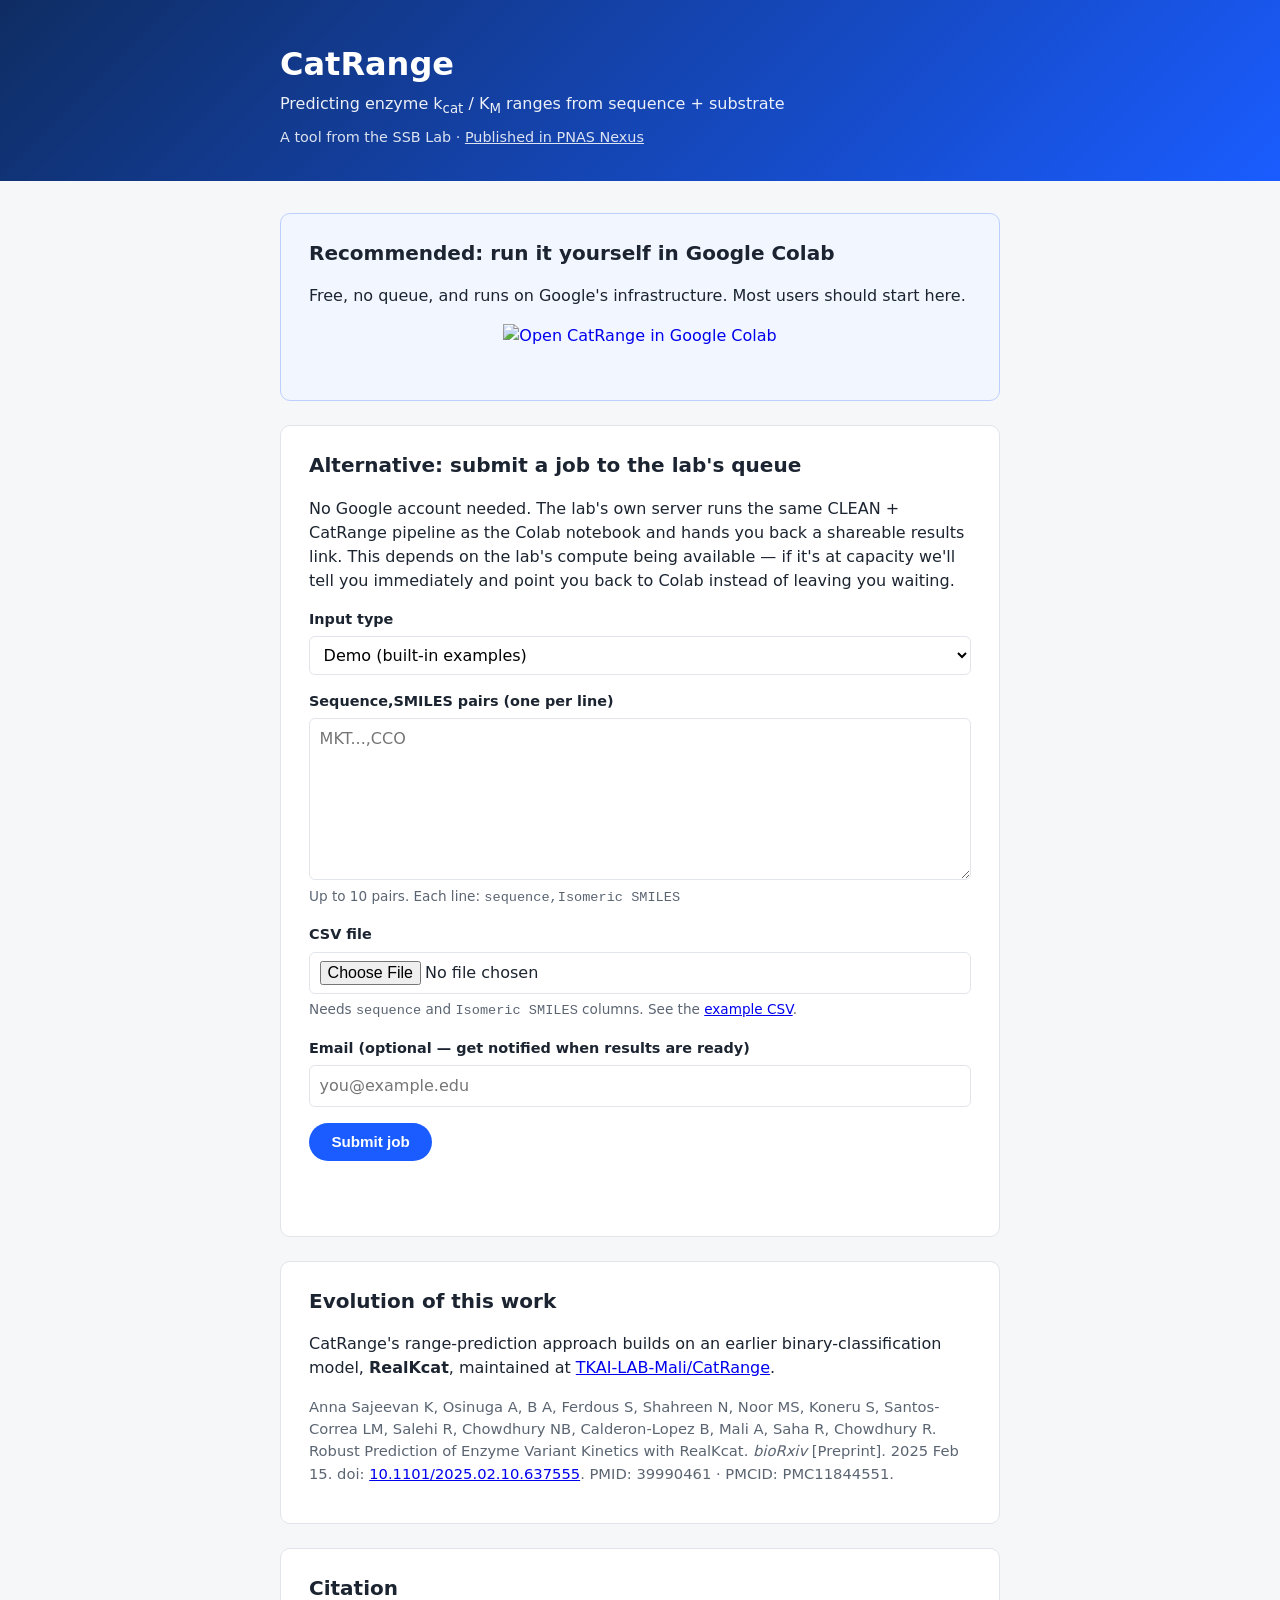
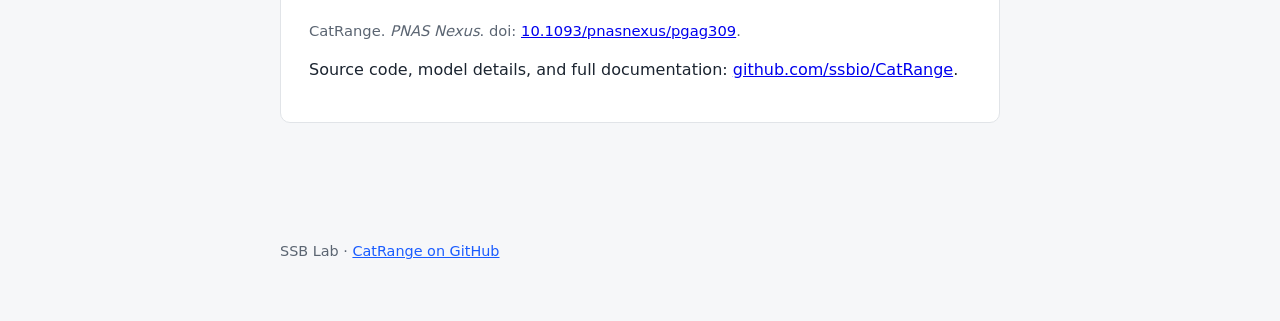
==== webapp/frontend/index.html @ ba91fe22 "Add catrange.sahassbio.com hosted-service stack + README updates - webapp/: Docker Compose stack (ng" ====
<!doctype html>
<html lang="en">
<head>
  <meta charset="utf-8" />
  <meta name="viewport" content="width=device-width, initial-scale=1" />
  <title>CatRange — Enzyme kcat/KM range prediction</title>
  <meta name="description" content="CatRange predicts enzyme kinetic parameter ranges (kcat and KM) from a protein sequence and substrate SMILES." />
  <link rel="stylesheet" href="styles.css" />
</head>
<body>
  <header class="site-header">
    <div class="wrap">
      <h1>CatRange</h1>
      <p class="tagline">Predicting enzyme k<sub>cat</sub> / K<sub>M</sub> ranges from sequence + substrate</p>
      <p class="lab-credit">A tool from the SSB Lab &middot; <a href="https://doi.org/10.1093/pnasnexus/pgag309" target="_blank" rel="noopener">Published in PNAS Nexus</a></p>
    </div>
  </header>

  <main class="wrap">
    <section class="card recommended">
      <h2>Recommended: run it yourself in Google Colab</h2>
      <p>
        Free, no queue, and runs on Google's infrastructure. Most users should start
        here.
      </p>
      <p class="colab-cta">
        <a class="colab-badge" href="https://colab.research.google.com/github/ssbio/CatRange/blob/main/CatRange_Inference_Interface.ipynb" target="_blank" rel="noopener">
          <img src="https://colab.research.google.com/assets/colab-badge.svg" alt="Open CatRange in Google Colab" height="36" />
        </a>
      </p>
    </section>

    <section class="card">
      <h2>Alternative: submit a job to the lab's queue</h2>
      <p>
        No Google account needed. The lab's own server runs the same CLEAN + CatRange
        pipeline as the Colab notebook and hands you back a shareable results link.
        This depends on the lab's compute being available — if it's at capacity we'll
        tell you immediately and point you back to Colab instead of leaving you
        waiting.
      </p>

      <form id="job-form" class="job-form">
        <div class="field">
          <label for="mode">Input type</label>
          <select id="mode" name="mode">
            <option value="demo">Demo (built-in examples)</option>
            <option value="interactive">Interactive (paste pairs below)</option>
            <option value="csv">Bulk CSV upload</option>
          </select>
        </div>

        <div id="interactive-block" class="field" hidden>
          <label for="pairs">Sequence,SMILES pairs (one per line)</label>
          <textarea id="pairs" name="pairs" rows="6" placeholder="MKT...,CCO"></textarea>
          <p class="hint">Up to 10 pairs. Each line: <code>sequence,Isomeric SMILES</code></p>
        </div>

        <div id="csv-block" class="field" hidden>
          <label for="csv-file">CSV file</label>
          <input type="file" id="csv-file" name="csv-file" accept=".csv" />
          <p class="hint">
            Needs <code>sequence</code> and <code>Isomeric SMILES</code> columns. See the
            <a href="https://github.com/ssbio/CatRange/blob/main/inference/examples/demo_pairs.csv" target="_blank" rel="noopener">example CSV</a>.
          </p>
        </div>

        <div class="field">
          <label for="email">Email (optional — get notified when results are ready)</label>
          <input type="email" id="email" name="email" placeholder="you@example.edu" />
        </div>

        <button type="submit" id="submit-btn">Submit job</button>
      </form>

      <p id="form-status" class="form-status" role="status"></p>
    </section>

    <section class="card">
      <h2>Evolution of this work</h2>
      <p>
        CatRange's range-prediction approach builds on an earlier binary-classification
        model, <strong>RealKcat</strong>, maintained at
        <a href="https://github.com/TKAI-LAB-Mali/CatRange" target="_blank" rel="noopener">TKAI-LAB-Mali/CatRange</a>.
      </p>
      <p class="citation">
        Anna Sajeevan K, Osinuga A, B A, Ferdous S, Shahreen N, Noor MS, Koneru S,
        Santos-Correa LM, Salehi R, Chowdhury NB, Calderon-Lopez B, Mali A, Saha R,
        Chowdhury R. Robust Prediction of Enzyme Variant Kinetics with RealKcat.
        <em>bioRxiv</em> [Preprint]. 2025 Feb 15.
        doi: <a href="https://doi.org/10.1101/2025.02.10.637555" target="_blank" rel="noopener">10.1101/2025.02.10.637555</a>.
        PMID: 39990461 &middot; PMCID: PMC11844551.
      </p>
    </section>

    <section class="card">
      <h2>Citation</h2>
      <p class="citation">
        CatRange. <em>PNAS Nexus</em>.
        doi: <a href="https://doi.org/10.1093/pnasnexus/pgag309" target="_blank" rel="noopener">10.1093/pnasnexus/pgag309</a>.
      </p>
      <p>
        Source code, model details, and full documentation:
        <a href="https://github.com/ssbio/CatRange" target="_blank" rel="noopener">github.com/ssbio/CatRange</a>.
      </p>
    </section>
  </main>

  <footer class="site-footer">
    <div class="wrap">
      <p>SSB Lab &middot; <a href="https://github.com/ssbio/CatRange">CatRange on GitHub</a></p>
    </div>
  </footer>

  <script src="app.js"></script>
</body>
</html>
---- webapp/frontend/styles.css ----
:root {
  --ink: #1b2430;
  --muted: #5b6572;
  --bg: #f6f7f9;
  --card: #ffffff;
  --border: #e1e4e8;
  --accent: #1a5cff;
  --good: #1c7d3f;
  --bad: #b3261e;
  --radius: 10px;
}

* { box-sizing: border-box; }

body {
  margin: 0;
  font-family: "Segoe UI", system-ui, -apple-system, sans-serif;
  color: var(--ink);
  background: var(--bg);
  line-height: 1.5;
}

.wrap {
  max-width: 760px;
  margin: 0 auto;
  padding: 0 1.25rem;
}

.site-header {
  background: linear-gradient(135deg, #0f2d63, #1a5cff);
  color: #fff;
  padding: 2.5rem 0 2rem;
}

.site-header h1 { margin: 0 0 0.25rem; font-size: 2rem; }
.site-header .home-link { color: #fff; text-decoration: none; }
.site-header .tagline { margin: 0; opacity: 0.92; }
.site-header .lab-credit { margin: 0.5rem 0 0; font-size: 0.9rem; opacity: 0.85; }
.site-header .lab-credit a { color: #fff; }

main.wrap { padding-top: 2rem; padding-bottom: 3rem; }

.card {
  background: var(--card);
  border: 1px solid var(--border);
  border-radius: var(--radius);
  padding: 1.5rem 1.75rem;
  margin-bottom: 1.5rem;
}

.card.recommended {
  border-color: #bcd0ff;
  background: #f2f6ff;
}

.card h2 { margin-top: 0; font-size: 1.25rem; }

.colab-cta { text-align: center; }
.colab-badge img { display: inline-block; }

.job-form { display: flex; flex-direction: column; gap: 1rem; margin-top: 1rem; }

.field { display: flex; flex-direction: column; gap: 0.35rem; }
.field label { font-weight: 600; font-size: 0.9rem; }
.field textarea,
.field select,
.field input[type="email"],
.field input[type="file"] {
  font: inherit;
  padding: 0.5rem 0.6rem;
  border: 1px solid var(--border);
  border-radius: 6px;
  background: #fff;
}
.field textarea { resize: vertical; }
.hint { margin: 0; color: var(--muted); font-size: 0.85rem; }

button {
  align-self: flex-start;
  background: var(--accent);
  color: #fff;
  border: none;
  padding: 0.65rem 1.4rem;
  border-radius: 999px;
  font-weight: 600;
  cursor: pointer;
  font-size: 0.95rem;
}
button:hover { background: #0f45cc; }
button:disabled { background: #9fb3d9; cursor: not-allowed; }

.form-status { min-height: 1.2em; font-weight: 600; }
.form-status.error { color: var(--bad); }
.form-status.success { color: var(--good); }

.citation { color: var(--muted); font-size: 0.92rem; }

.site-footer {
  padding: 2rem 0 3rem;
  color: var(--muted);
  font-size: 0.9rem;
}
.site-footer a { color: var(--accent); }

#status-line { font-size: 1.1rem; font-weight: 600; }
#progress-detail { color: var(--muted); white-space: pre-wrap; font-size: 0.9rem; }
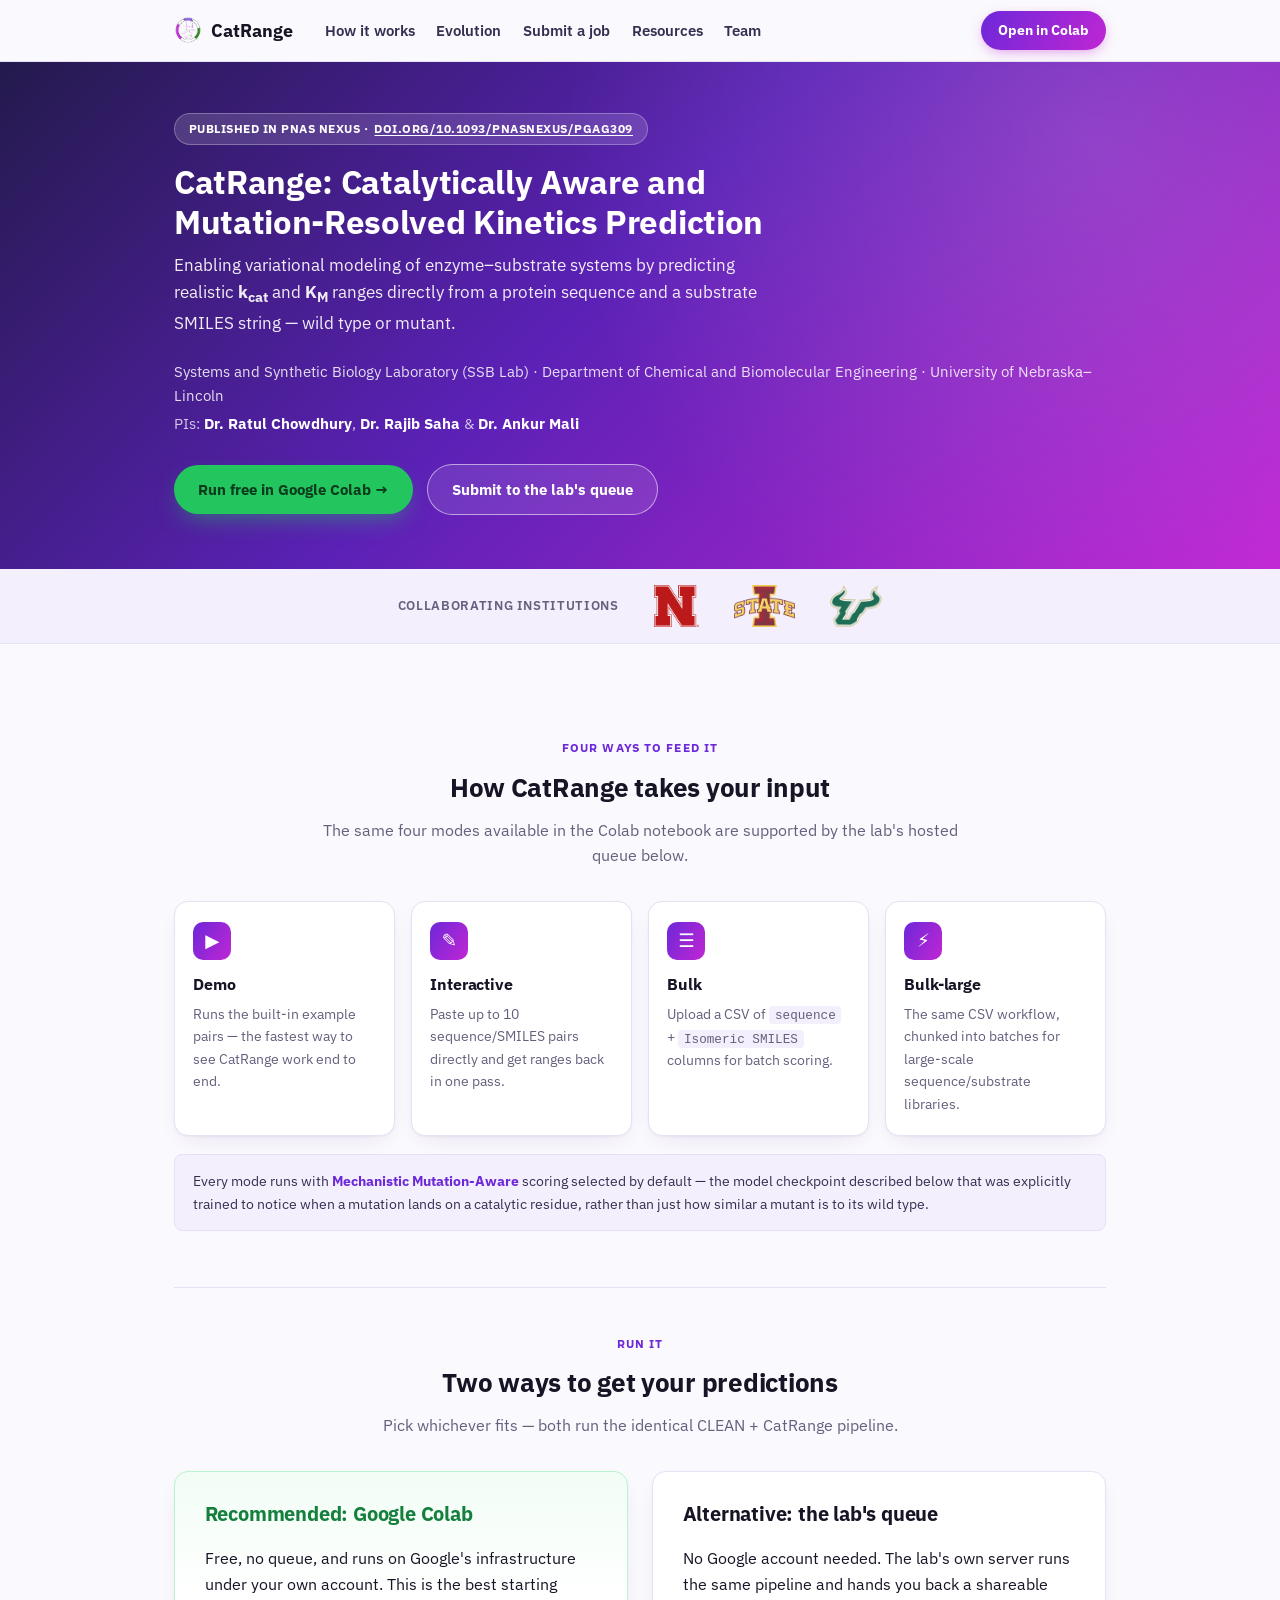
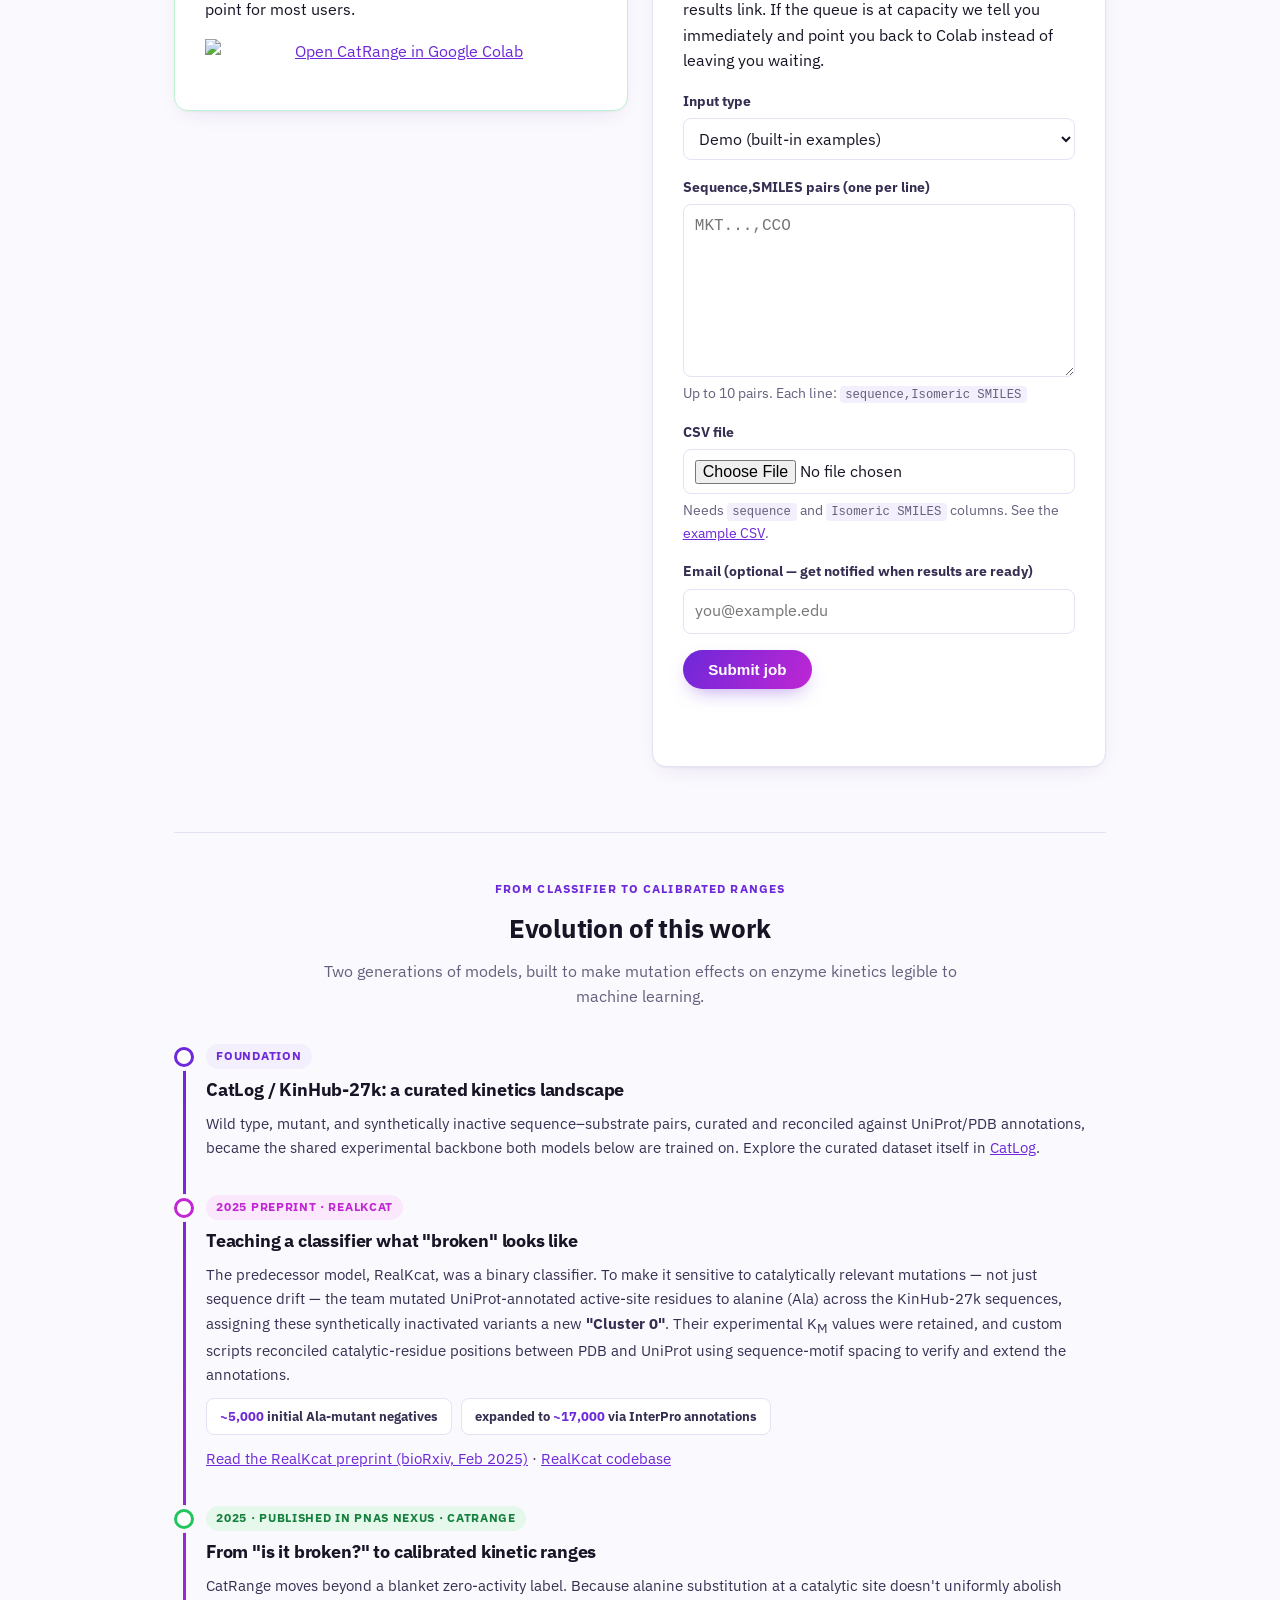
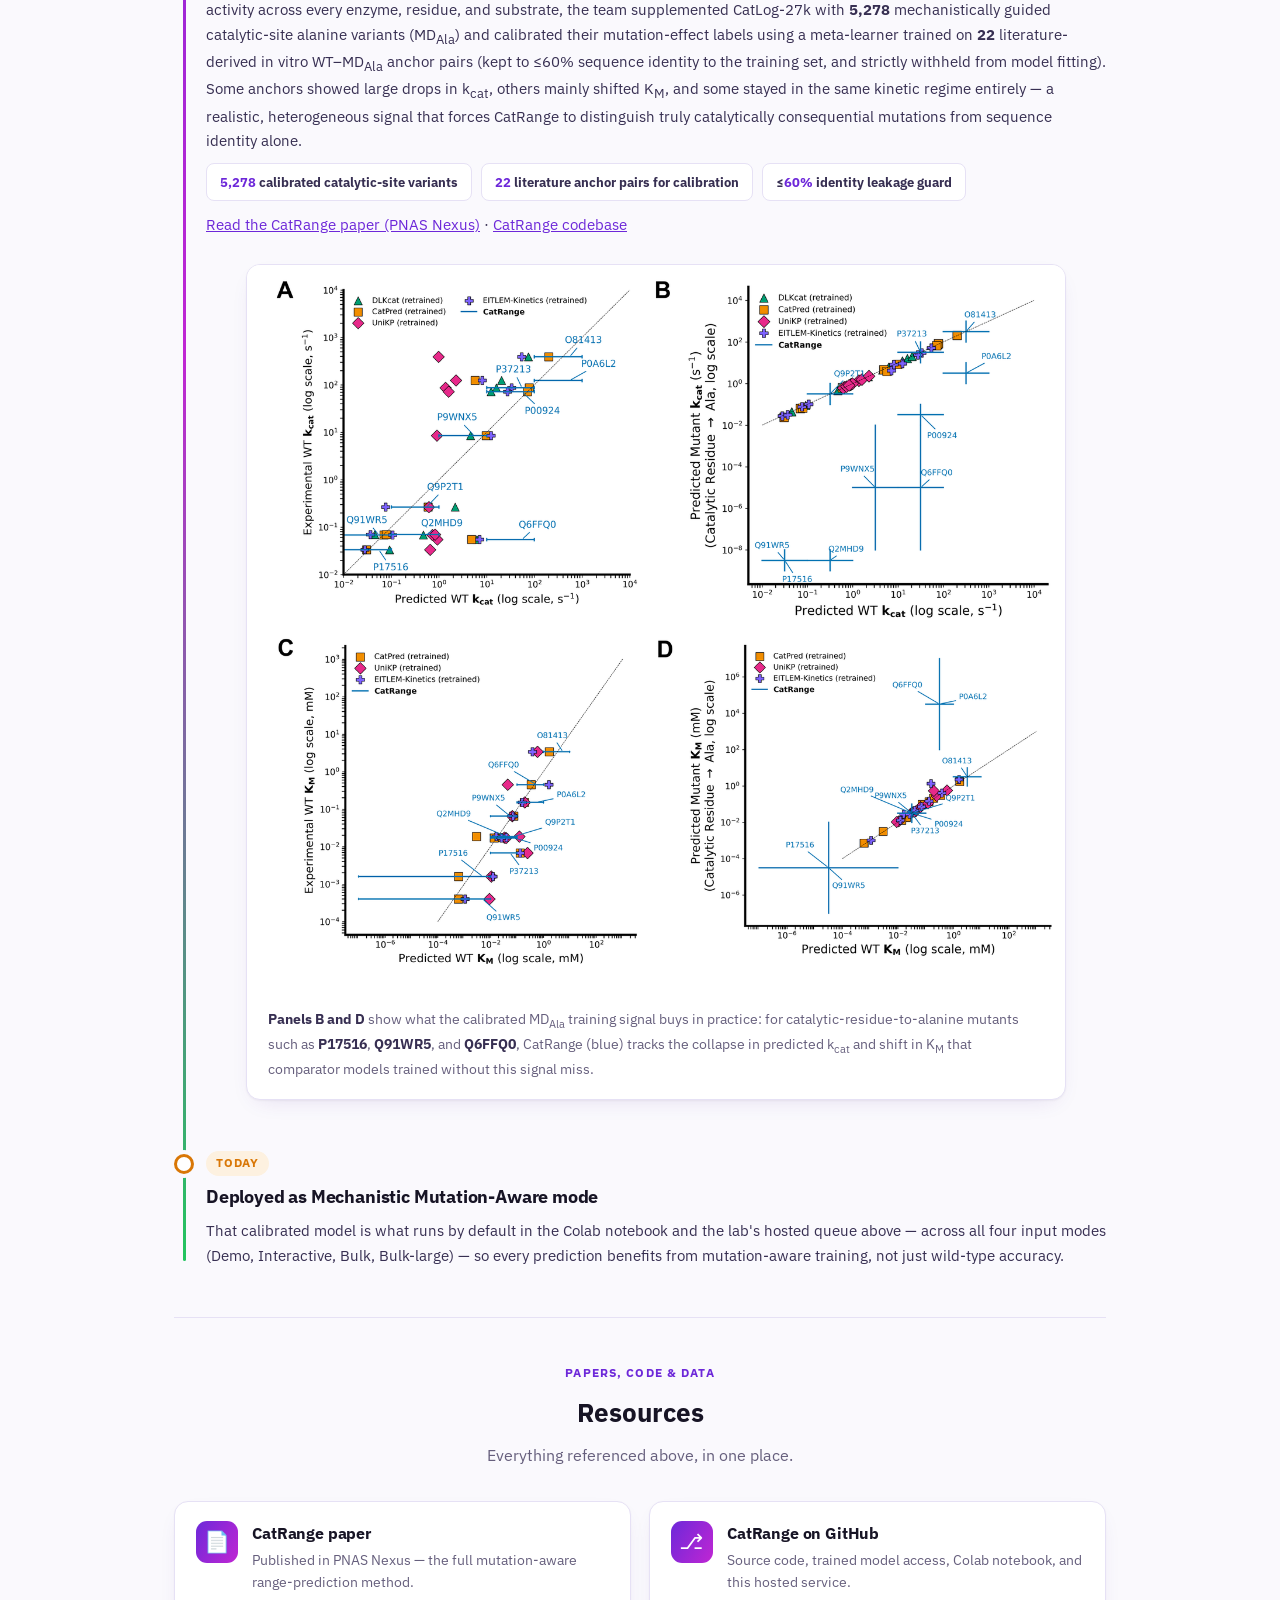
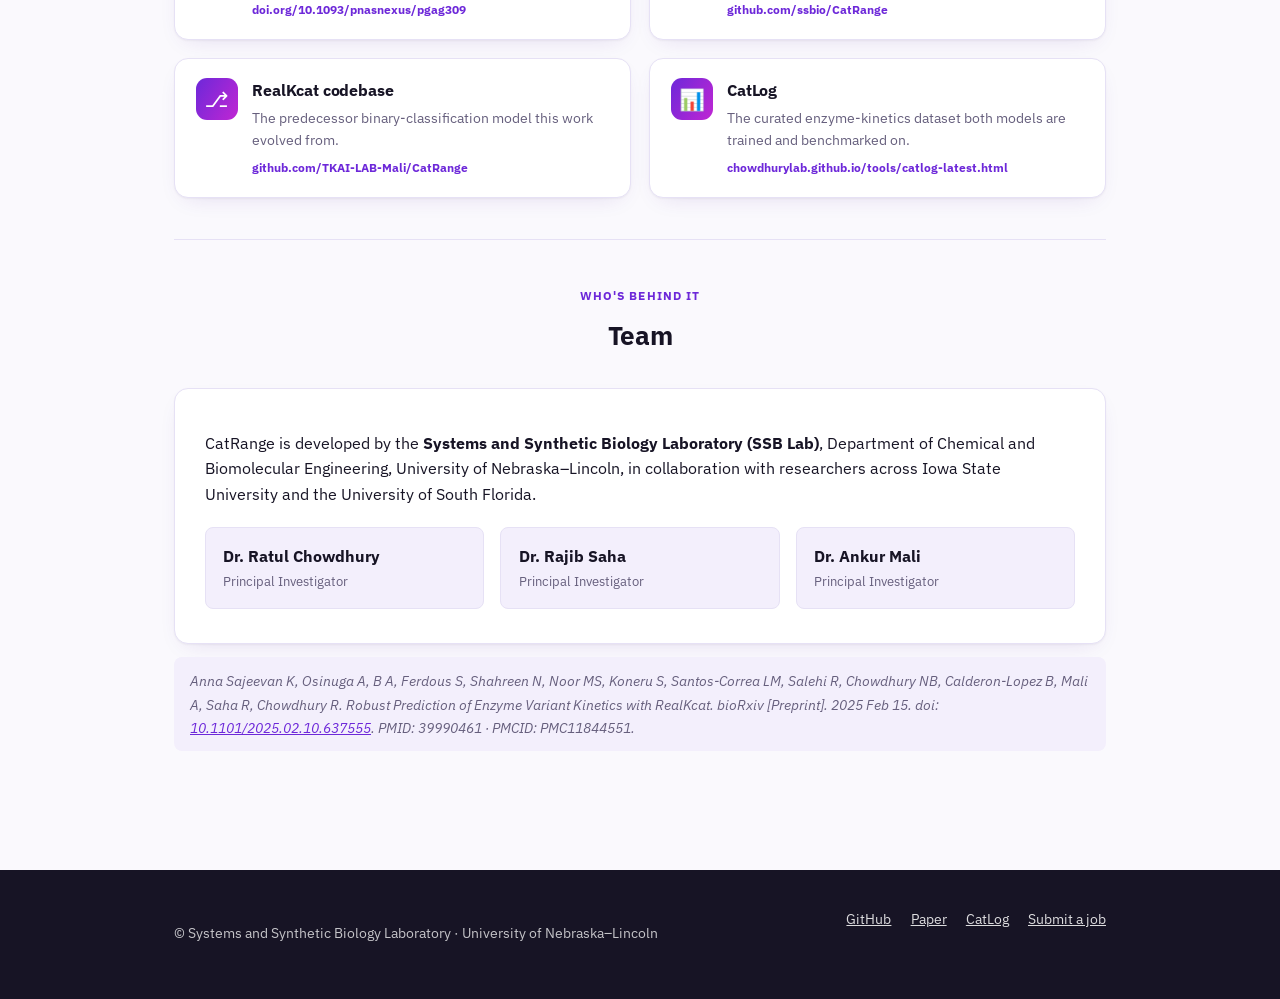
==== commit 3964c9f5: "Redesign frontend: elegant hero, evolution timeline, resources, team - New IBM Plex Sans/Mono type s" ====
--- a/webapp/frontend/index.html
+++ b/webapp/frontend/index.html
@@ -4,85 +4,336 @@
   <meta charset="utf-8" />
   <meta name="viewport" content="width=device-width, initial-scale=1" />
   <title>CatRange — Enzyme kcat/KM range prediction</title>
-  <meta name="description" content="CatRange predicts enzyme kinetic parameter ranges (kcat and KM) from a protein sequence and substrate SMILES." />
+  <meta name="description" content="CatRange: catalytically aware, mutation-resolved kcat/KM range prediction for enzyme-substrate systems, from the SSB Lab at the University of Nebraska–Lincoln." />
+  <link rel="icon" href="assets/catrange-mark.png" />
+  <link rel="preconnect" href="https://fonts.googleapis.com" />
+  <link rel="preconnect" href="https://fonts.gstatic.com" crossorigin />
+  <link href="https://fonts.googleapis.com/css2?family=IBM+Plex+Sans:wght@400;500;600;700;800&family=IBM+Plex+Mono:wght@500&display=swap" rel="stylesheet" />
   <link rel="stylesheet" href="styles.css" />
 </head>
 <body>
-  <header class="site-header">
+  <nav class="site-nav">
     <div class="wrap">
-      <h1>CatRange</h1>
-      <p class="tagline">Predicting enzyme k<sub>cat</sub> / K<sub>M</sub> ranges from sequence + substrate</p>
-      <p class="lab-credit">A tool from the SSB Lab &middot; <a href="https://doi.org/10.1093/pnasnexus/pgag309" target="_blank" rel="noopener">Published in PNAS Nexus</a></p>
+      <a class="brand" href="index.html">
+        <img src="assets/catrange-mark.png" alt="" />
+        CatRange
+      </a>
+      <div class="nav-links">
+        <a href="#how-it-works">How it works</a>
+        <a href="#evolution">Evolution</a>
+        <a href="#submit">Submit a job</a>
+        <a href="#resources">Resources</a>
+        <a href="#team">Team</a>
+      </div>
+      <a class="nav-cta" href="https://colab.research.google.com/github/ssbio/CatRange/blob/main/CatRange_Inference_Interface.ipynb" target="_blank" rel="noopener">Open in Colab</a>
+    </div>
+  </nav>
+
+  <header class="hero">
+    <div class="wrap">
+      <span class="eyebrow">Published in PNAS&nbsp;Nexus &middot; <a href="https://doi.org/10.1093/pnasnexus/pgag309" target="_blank" rel="noopener">doi.org/10.1093/pnasnexus/pgag309</a></span>
+      <h1>CatRange: Catalytically Aware and Mutation-Resolved Kinetics Prediction</h1>
+      <p class="subtitle">
+        Enabling variational modeling of enzyme–substrate systems by predicting
+        realistic <strong>k<sub>cat</sub></strong> and <strong>K<sub>M</sub></strong>
+        ranges directly from a protein sequence and a substrate SMILES string —
+        wild type or mutant.
+      </p>
+      <p class="lab-line">Systems and Synthetic Biology Laboratory (SSB Lab) &middot; Department of Chemical and Biomolecular Engineering &middot; University of Nebraska–Lincoln</p>
+      <p class="pi-line">PIs: <strong>Dr. Ratul Chowdhury</strong>, <strong>Dr. Rajib Saha</strong> &amp; <strong>Dr. Ankur Mali</strong></p>
+
+      <div class="hero-actions">
+        <a class="btn btn-primary" href="https://colab.research.google.com/github/ssbio/CatRange/blob/main/CatRange_Inference_Interface.ipynb" target="_blank" rel="noopener">
+          Run free in Google Colab &rarr;
+        </a>
+        <a class="btn btn-ghost" href="#submit">Submit to the lab's queue</a>
+      </div>
     </div>
   </header>
 
+  <div class="logo-strip">
+    <div class="wrap">
+      <p>Collaborating institutions</p>
+      <div class="logos">
+        <img src="assets/logos/unl.png" alt="University of Nebraska–Lincoln" title="University of Nebraska–Lincoln" />
+        <img src="assets/logos/iastate.png" alt="Iowa State University" title="Iowa State University" />
+        <img src="assets/logos/usf.png" alt="University of South Florida" title="University of South Florida" />
+      </div>
+    </div>
+  </div>
+
   <main class="wrap">
-    <section class="card recommended">
-      <h2>Recommended: run it yourself in Google Colab</h2>
-      <p>
-        Free, no queue, and runs on Google's infrastructure. Most users should start
-        here.
+
+    <section class="section" id="how-it-works">
+      <div class="section-head">
+        <span class="kicker">Four ways to feed it</span>
+        <h2>How CatRange takes your input</h2>
+        <p>The same four modes available in the Colab notebook are supported by the lab's hosted queue below.</p>
+      </div>
+
+      <div class="mode-grid">
+        <div class="mode-card">
+          <div class="mode-icon" aria-hidden="true">&#9654;</div>
+          <h3>Demo</h3>
+          <p>Runs the built-in example pairs — the fastest way to see CatRange work end to end.</p>
+        </div>
+        <div class="mode-card">
+          <div class="mode-icon" aria-hidden="true">&#9998;</div>
+          <h3>Interactive</h3>
+          <p>Paste up to 10 sequence/SMILES pairs directly and get ranges back in one pass.</p>
+        </div>
+        <div class="mode-card">
+          <div class="mode-icon" aria-hidden="true">&#9776;</div>
+          <h3>Bulk</h3>
+          <p>Upload a CSV of <code>sequence</code> + <code>Isomeric SMILES</code> columns for batch scoring.</p>
+        </div>
+        <div class="mode-card">
+          <div class="mode-icon" aria-hidden="true">&#9889;</div>
+          <h3>Bulk-large</h3>
+          <p>The same CSV workflow, chunked into batches for large-scale sequence/substrate libraries.</p>
+        </div>
+      </div>
+
+      <p class="mech-note">
+        Every mode runs with <strong>Mechanistic Mutation-Aware</strong> scoring selected by default —
+        the model checkpoint described below that was explicitly trained to notice when a mutation
+        lands on a catalytic residue, rather than just how similar a mutant is to its wild type.
       </p>
-      <p class="colab-cta">
-        <a class="colab-badge" href="https://colab.research.google.com/github/ssbio/CatRange/blob/main/CatRange_Inference_Interface.ipynb" target="_blank" rel="noopener">
-          <img src="https://colab.research.google.com/assets/colab-badge.svg" alt="Open CatRange in Google Colab" height="36" />
-        </a>
-      </p>
-    </section>
-
-    <section class="card">
-      <h2>Alternative: submit a job to the lab's queue</h2>
-      <p>
-        No Google account needed. The lab's own server runs the same CLEAN + CatRange
-        pipeline as the Colab notebook and hands you back a shareable results link.
-        This depends on the lab's compute being available — if it's at capacity we'll
-        tell you immediately and point you back to Colab instead of leaving you
-        waiting.
-      </p>
-
-      <form id="job-form" class="job-form">
-        <div class="field">
-          <label for="mode">Input type</label>
-          <select id="mode" name="mode">
-            <option value="demo">Demo (built-in examples)</option>
-            <option value="interactive">Interactive (paste pairs below)</option>
-            <option value="csv">Bulk CSV upload</option>
-          </select>
-        </div>
-
-        <div id="interactive-block" class="field" hidden>
-          <label for="pairs">Sequence,SMILES pairs (one per line)</label>
-          <textarea id="pairs" name="pairs" rows="6" placeholder="MKT...,CCO"></textarea>
-          <p class="hint">Up to 10 pairs. Each line: <code>sequence,Isomeric SMILES</code></p>
-        </div>
-
-        <div id="csv-block" class="field" hidden>
-          <label for="csv-file">CSV file</label>
-          <input type="file" id="csv-file" name="csv-file" accept=".csv" />
-          <p class="hint">
-            Needs <code>sequence</code> and <code>Isomeric SMILES</code> columns. See the
-            <a href="https://github.com/ssbio/CatRange/blob/main/inference/examples/demo_pairs.csv" target="_blank" rel="noopener">example CSV</a>.
-          </p>
-        </div>
-
-        <div class="field">
-          <label for="email">Email (optional — get notified when results are ready)</label>
-          <input type="email" id="email" name="email" placeholder="you@example.edu" />
-        </div>
-
-        <button type="submit" id="submit-btn">Submit job</button>
-      </form>
-
-      <p id="form-status" class="form-status" role="status"></p>
-    </section>
-
-    <section class="card">
-      <h2>Evolution of this work</h2>
-      <p>
-        CatRange's range-prediction approach builds on an earlier binary-classification
-        model, <strong>RealKcat</strong>, maintained at
-        <a href="https://github.com/TKAI-LAB-Mali/CatRange" target="_blank" rel="noopener">TKAI-LAB-Mali/CatRange</a>.
-      </p>
+    </section>
+
+    <section class="section" id="submit">
+      <div class="section-head">
+        <span class="kicker">Run it</span>
+        <h2>Two ways to get your predictions</h2>
+        <p>Pick whichever fits — both run the identical CLEAN + CatRange pipeline.</p>
+      </div>
+
+      <div class="grid-2">
+        <div class="card recommended">
+          <h2>Recommended: Google Colab</h2>
+          <p>
+            Free, no queue, and runs on Google's infrastructure under your own account.
+            This is the best starting point for most users.
+          </p>
+          <p class="colab-cta">
+            <a class="colab-badge" href="https://colab.research.google.com/github/ssbio/CatRange/blob/main/CatRange_Inference_Interface.ipynb" target="_blank" rel="noopener">
+              <img src="https://colab.research.google.com/assets/colab-badge.svg" alt="Open CatRange in Google Colab" height="36" />
+            </a>
+          </p>
+        </div>
+
+        <div class="card">
+          <h2>Alternative: the lab's queue</h2>
+          <p>
+            No Google account needed. The lab's own server runs the same pipeline and
+            hands you back a shareable results link. If the queue is at capacity we
+            tell you immediately and point you back to Colab instead of leaving you
+            waiting.
+          </p>
+
+          <form id="job-form" class="job-form">
+            <div class="field">
+              <label for="mode">Input type</label>
+              <select id="mode" name="mode">
+                <option value="demo">Demo (built-in examples)</option>
+                <option value="interactive">Interactive (paste pairs below)</option>
+                <option value="csv">Bulk CSV upload</option>
+              </select>
+            </div>
+
+            <div id="interactive-block" class="field" hidden>
+              <label for="pairs">Sequence,SMILES pairs (one per line)</label>
+              <textarea id="pairs" name="pairs" rows="6" placeholder="MKT...,CCO"></textarea>
+              <p class="hint">Up to 10 pairs. Each line: <code>sequence,Isomeric SMILES</code></p>
+            </div>
+
+            <div id="csv-block" class="field" hidden>
+              <label for="csv-file">CSV file</label>
+              <input type="file" id="csv-file" name="csv-file" accept=".csv" />
+              <p class="hint">
+                Needs <code>sequence</code> and <code>Isomeric SMILES</code> columns. See the
+                <a href="https://github.com/ssbio/CatRange/blob/main/inference/examples/demo_pairs.csv" target="_blank" rel="noopener">example CSV</a>.
+              </p>
+            </div>
+
+            <div class="field">
+              <label for="email">Email (optional — get notified when results are ready)</label>
+              <input type="email" id="email" name="email" placeholder="you@example.edu" />
+            </div>
+
+            <button type="submit" id="submit-btn">Submit job</button>
+          </form>
+
+          <p id="form-status" class="form-status" role="status"></p>
+        </div>
+      </div>
+    </section>
+
+    <section class="section" id="evolution">
+      <div class="section-head">
+        <span class="kicker">From classifier to calibrated ranges</span>
+        <h2>Evolution of this work</h2>
+        <p>Two generations of models, built to make mutation effects on enzyme kinetics legible to machine learning.</p>
+      </div>
+
+      <div class="timeline">
+        <div class="timeline-item milestone-data">
+          <span class="tag">Foundation</span>
+          <h3>CatLog / KinHub-27k: a curated kinetics landscape</h3>
+          <p>
+            Wild type, mutant, and synthetically inactive sequence–substrate pairs, curated and
+            reconciled against UniProt/PDB annotations, became the shared experimental backbone
+            both models below are trained on. Explore the curated dataset itself in
+            <a href="https://chowdhurylab.github.io/tools/catlog-latest.html" target="_blank" rel="noopener">CatLog</a>.
+          </p>
+        </div>
+
+        <div class="timeline-item milestone-realkcat">
+          <span class="tag">2025 preprint &middot; RealKcat</span>
+          <h3>Teaching a classifier what "broken" looks like</h3>
+          <p>
+            The predecessor model, RealKcat, was a binary classifier. To make it sensitive to
+            catalytically relevant mutations — not just sequence drift — the team mutated
+            UniProt-annotated active-site residues to alanine (Ala) across the KinHub-27k
+            sequences, assigning these synthetically inactivated variants a new
+            <strong>"Cluster 0"</strong>. Their experimental K<sub>M</sub> values were retained, and
+            custom scripts reconciled catalytic-residue positions between PDB and UniProt using
+            sequence-motif spacing to verify and extend the annotations.
+          </p>
+          <div class="stat-row">
+            <span class="stat-pill"><b>~5,000</b> initial Ala-mutant negatives</span>
+            <span class="stat-pill">expanded to <b>~17,000</b> via InterPro annotations</span>
+          </div>
+          <p>
+            <a href="https://doi.org/10.1101/2025.02.10.637555" target="_blank" rel="noopener">Read the RealKcat preprint (bioRxiv, Feb 2025)</a> &middot;
+            <a href="https://github.com/TKAI-LAB-Mali/CatRange" target="_blank" rel="noopener">RealKcat codebase</a>
+          </p>
+        </div>
+
+        <div class="timeline-item milestone-catrange">
+          <span class="tag">2025 &middot; Published in PNAS Nexus &middot; CatRange</span>
+          <h3>From "is it broken?" to calibrated kinetic ranges</h3>
+          <p>
+            CatRange moves beyond a blanket zero-activity label. Because alanine substitution at a
+            catalytic site doesn't uniformly abolish activity across every enzyme, residue, and
+            substrate, the team supplemented CatLog-27k with <strong>5,278</strong> mechanistically
+            guided catalytic-site alanine variants (MD<sub>Ala</sub>) and calibrated their
+            mutation-effect labels using a meta-learner trained on <strong>22</strong>
+            literature-derived in&nbsp;vitro WT–MD<sub>Ala</sub> anchor pairs (kept to
+            &le;60% sequence identity to the training set, and strictly withheld from model
+            fitting). Some anchors showed large drops in k<sub>cat</sub>, others mainly shifted
+            K<sub>M</sub>, and some stayed in the same kinetic regime entirely — a realistic,
+            heterogeneous signal that forces CatRange to distinguish truly catalytically
+            consequential mutations from sequence identity alone.
+          </p>
+          <div class="stat-row">
+            <span class="stat-pill"><b>5,278</b> calibrated catalytic-site variants</span>
+            <span class="stat-pill"><b>22</b> literature anchor pairs for calibration</span>
+            <span class="stat-pill">&le;<b>60%</b> identity leakage guard</span>
+          </div>
+          <p>
+            <a href="https://doi.org/10.1093/pnasnexus/pgag309" target="_blank" rel="noopener">Read the CatRange paper (PNAS Nexus)</a> &middot;
+            <a href="https://github.com/ssbio/CatRange" target="_blank" rel="noopener">CatRange codebase</a>
+          </p>
+
+          <figure class="evidence-figure">
+            <img src="assets/figures/mutation-calibration.png" alt="Four-panel benchmark comparing predicted vs. experimental kcat and KM for wild-type and catalytic-alanine mutant enzymes across CatRange and retrained comparator models." loading="lazy" />
+            <figcaption>
+              <strong>Panels B and D</strong> show what the calibrated MD<sub>Ala</sub> training
+              signal buys in practice: for catalytic-residue-to-alanine mutants such as
+              <strong>P17516</strong>, <strong>Q91WR5</strong>, and <strong>Q6FFQ0</strong>,
+              CatRange (blue) tracks the collapse in predicted k<sub>cat</sub> and shift in
+              K<sub>M</sub> that comparator models trained without this signal miss.
+            </figcaption>
+          </figure>
+        </div>
+
+        <div class="timeline-item milestone-today">
+          <span class="tag">Today</span>
+          <h3>Deployed as Mechanistic Mutation-Aware mode</h3>
+          <p>
+            That calibrated model is what runs by default in the Colab notebook and the lab's
+            hosted queue above — across all four input modes (Demo, Interactive, Bulk, Bulk-large) —
+            so every prediction benefits from mutation-aware training, not just wild-type accuracy.
+          </p>
+        </div>
+      </div>
+    </section>
+
+    <section class="section" id="resources">
+      <div class="section-head">
+        <span class="kicker">Papers, code &amp; data</span>
+        <h2>Resources</h2>
+        <p>Everything referenced above, in one place.</p>
+      </div>
+
+      <div class="resource-grid">
+        <a class="resource-card" href="https://doi.org/10.1093/pnasnexus/pgag309" target="_blank" rel="noopener">
+          <div class="r-icon" aria-hidden="true">&#128196;</div>
+          <div>
+            <h3>CatRange paper</h3>
+            <p>Published in PNAS Nexus — the full mutation-aware range-prediction method.</p>
+            <span class="r-meta">doi.org/10.1093/pnasnexus/pgag309</span>
+          </div>
+        </a>
+
+        <a class="resource-card" href="https://github.com/ssbio/CatRange" target="_blank" rel="noopener">
+          <div class="r-icon" aria-hidden="true">&#9095;</div>
+          <div>
+            <h3>CatRange on GitHub</h3>
+            <p>Source code, trained model access, Colab notebook, and this hosted service.</p>
+            <span class="r-meta">github.com/ssbio/CatRange</span>
+          </div>
+        </a>
+
+        <a class="resource-card" href="https://github.com/TKAI-LAB-Mali/CatRange" target="_blank" rel="noopener">
+          <div class="r-icon" aria-hidden="true">&#9095;</div>
+          <div>
+            <h3>RealKcat codebase</h3>
+            <p>The predecessor binary-classification model this work evolved from.</p>
+            <span class="r-meta">github.com/TKAI-LAB-Mali/CatRange</span>
+          </div>
+        </a>
+
+        <a class="resource-card" href="https://chowdhurylab.github.io/tools/catlog-latest.html" target="_blank" rel="noopener">
+          <div class="r-icon" aria-hidden="true">&#128202;</div>
+          <div>
+            <h3>CatLog</h3>
+            <p>The curated enzyme-kinetics dataset both models are trained and benchmarked on.</p>
+            <span class="r-meta">chowdhurylab.github.io/tools/catlog-latest.html</span>
+          </div>
+        </a>
+      </div>
+    </section>
+
+    <section class="section" id="team">
+      <div class="section-head">
+        <span class="kicker">Who's behind it</span>
+        <h2>Team</h2>
+      </div>
+
+      <div class="team-card">
+        <p>
+          CatRange is developed by the <strong>Systems and Synthetic Biology Laboratory (SSB Lab)</strong>,
+          Department of Chemical and Biomolecular Engineering, University of Nebraska–Lincoln, in
+          collaboration with researchers across Iowa State University and the University of South Florida.
+        </p>
+        <div class="pi-grid">
+          <div class="pi-card">
+            <div class="pi-name">Dr. Ratul Chowdhury</div>
+            <div class="pi-role">Principal Investigator</div>
+          </div>
+          <div class="pi-card">
+            <div class="pi-name">Dr. Rajib Saha</div>
+            <div class="pi-role">Principal Investigator</div>
+          </div>
+          <div class="pi-card">
+            <div class="pi-name">Dr. Ankur Mali</div>
+            <div class="pi-role">Principal Investigator</div>
+          </div>
+        </div>
+      </div>
+
       <p class="citation">
         Anna Sajeevan K, Osinuga A, B A, Ferdous S, Shahreen N, Noor MS, Koneru S,
         Santos-Correa LM, Salehi R, Chowdhury NB, Calderon-Lopez B, Mali A, Saha R,
@@ -92,26 +343,21 @@
         PMID: 39990461 &middot; PMCID: PMC11844551.
       </p>
     </section>
-
-    <section class="card">
-      <h2>Citation</h2>
-      <p class="citation">
-        CatRange. <em>PNAS Nexus</em>.
-        doi: <a href="https://doi.org/10.1093/pnasnexus/pgag309" target="_blank" rel="noopener">10.1093/pnasnexus/pgag309</a>.
-      </p>
-      <p>
-        Source code, model details, and full documentation:
-        <a href="https://github.com/ssbio/CatRange" target="_blank" rel="noopener">github.com/ssbio/CatRange</a>.
-      </p>
-    </section>
   </main>
 
   <footer class="site-footer">
     <div class="wrap">
-      <p>SSB Lab &middot; <a href="https://github.com/ssbio/CatRange">CatRange on GitHub</a></p>
+      <p>&copy; Systems and Synthetic Biology Laboratory &middot; University of Nebraska–Lincoln</p>
+      <div class="footer-links">
+        <a href="https://github.com/ssbio/CatRange" target="_blank" rel="noopener">GitHub</a>
+        <a href="https://doi.org/10.1093/pnasnexus/pgag309" target="_blank" rel="noopener">Paper</a>
+        <a href="https://chowdhurylab.github.io/tools/catlog-latest.html" target="_blank" rel="noopener">CatLog</a>
+        <a href="#submit">Submit a job</a>
+      </div>
     </div>
   </footer>
 
+  <script src="config.js"></script>
   <script src="app.js"></script>
 </body>
 </html>
--- a/webapp/frontend/styles.css
+++ b/webapp/frontend/styles.css
@@ -1,106 +1,589 @@
+/* =========================================================================
+   CatRange — design tokens
+   Palette takes its cue from the enzyme-kinetics cycle motif (magenta/violet
+   substrate branch, green product branch) rather than generic "SaaS blue".
+   ========================================================================= */
 :root {
-  --ink: #1b2430;
-  --muted: #5b6572;
-  --bg: #f6f7f9;
+  --ink: #171425;
+  --ink-soft: #372f52;
+  --muted: #665f7d;
+  --bg: #faf9fd;
+  --bg-tint: #f3effc;
   --card: #ffffff;
-  --border: #e1e4e8;
-  --accent: #1a5cff;
-  --good: #1c7d3f;
+  --border: #e6e1f5;
+
+  --violet: #6d28d9;
+  --violet-dark: #4c1d95;
+  --magenta: #c026d3;
+  --green: #15803d;
+  --green-bright: #22c55e;
+  --gold: #d97706;
   --bad: #b3261e;
-  --radius: 10px;
+
+  --gradient-hero: linear-gradient(135deg, #241a4d 0%, #5b21b6 46%, #c026d3 100%);
+  --gradient-accent: linear-gradient(120deg, var(--violet), var(--magenta));
+
+  --radius-sm: 8px;
+  --radius: 14px;
+  --radius-lg: 20px;
+  --shadow-card: 0 1px 2px rgba(23, 20, 37, 0.04), 0 8px 24px -12px rgba(76, 29, 149, 0.18);
+  --shadow-pop: 0 12px 32px -8px rgba(76, 29, 149, 0.35);
+  --max: 980px;
 }
 
 * { box-sizing: border-box; }
+
+html { scroll-behavior: smooth; }
 
 body {
   margin: 0;
-  font-family: "Segoe UI", system-ui, -apple-system, sans-serif;
+  font-family: "IBM Plex Sans", "Segoe UI", system-ui, -apple-system, sans-serif;
   color: var(--ink);
   background: var(--bg);
-  line-height: 1.5;
+  line-height: 1.6;
+  -webkit-font-smoothing: antialiased;
 }
 
 .wrap {
-  max-width: 760px;
+  max-width: var(--max);
   margin: 0 auto;
-  padding: 0 1.25rem;
-}
-
-.site-header {
-  background: linear-gradient(135deg, #0f2d63, #1a5cff);
+  padding: 0 1.5rem;
+}
+
+a { color: var(--violet); }
+a:hover { color: var(--magenta); }
+
+h1, h2, h3 { font-family: inherit; letter-spacing: -0.01em; color: var(--ink); }
+code {
+  background: var(--bg-tint);
+  border-radius: 4px;
+  padding: 0.1rem 0.35rem;
+  font-size: 0.9em;
+}
+
+/* -------------------------------------------------------------------------
+   Top navigation
+   ------------------------------------------------------------------------- */
+.site-nav {
+  position: sticky;
+  top: 0;
+  z-index: 20;
+  background: rgba(250, 249, 253, 0.88);
+  backdrop-filter: blur(10px);
+  border-bottom: 1px solid var(--border);
+}
+.site-nav .wrap {
+  display: flex;
+  align-items: center;
+  gap: 1.5rem;
+  padding-top: 0.7rem;
+  padding-bottom: 0.7rem;
+}
+.brand {
+  display: flex;
+  align-items: center;
+  gap: 0.55rem;
+  font-weight: 800;
+  font-size: 1.15rem;
+  color: var(--ink);
+  text-decoration: none;
+  white-space: nowrap;
+}
+.brand img { width: 28px; height: 28px; display: block; }
+.brand:hover { color: var(--violet); }
+
+.nav-links {
+  display: flex;
+  gap: 1.35rem;
+  margin: 0 auto 0 0.5rem;
+  flex-wrap: wrap;
+  font-size: 0.92rem;
+  font-weight: 600;
+}
+.nav-links a {
+  color: var(--ink-soft);
+  text-decoration: none;
+}
+.nav-links a:hover { color: var(--violet); }
+
+.nav-cta {
+  background: var(--gradient-accent);
+  color: #fff !important;
+  padding: 0.5rem 1.05rem;
+  border-radius: 999px;
+  text-decoration: none;
+  font-weight: 700;
+  font-size: 0.88rem;
+  white-space: nowrap;
+  box-shadow: 0 4px 14px -4px rgba(192, 38, 211, 0.55);
+}
+.nav-cta:hover { color: #fff !important; filter: brightness(1.08); }
+
+/* -------------------------------------------------------------------------
+   Hero
+   ------------------------------------------------------------------------- */
+.hero {
+  background: var(--gradient-hero);
   color: #fff;
-  padding: 2.5rem 0 2rem;
-}
-
-.site-header h1 { margin: 0 0 0.25rem; font-size: 2rem; }
-.site-header .home-link { color: #fff; text-decoration: none; }
-.site-header .tagline { margin: 0; opacity: 0.92; }
-.site-header .lab-credit { margin: 0.5rem 0 0; font-size: 0.9rem; opacity: 0.85; }
-.site-header .lab-credit a { color: #fff; }
-
-main.wrap { padding-top: 2rem; padding-bottom: 3rem; }
+  padding: 3.2rem 0 3.4rem;
+  position: relative;
+  overflow: hidden;
+}
+.hero::after {
+  content: "";
+  position: absolute;
+  inset: 0;
+  background: radial-gradient(circle at 85% 15%, rgba(255, 255, 255, 0.14), transparent 45%);
+  pointer-events: none;
+}
+.hero .wrap { position: relative; }
+
+.eyebrow {
+  display: inline-flex;
+  align-items: center;
+  gap: 0.4rem;
+  background: rgba(255, 255, 255, 0.14);
+  border: 1px solid rgba(255, 255, 255, 0.28);
+  padding: 0.3rem 0.85rem;
+  border-radius: 999px;
+  font-size: 0.78rem;
+  font-weight: 700;
+  letter-spacing: 0.04em;
+  text-transform: uppercase;
+  margin-bottom: 1.1rem;
+}
+.eyebrow a { color: #fff; text-decoration: underline; text-underline-offset: 2px; }
+
+.hero h1 {
+  color: #fff;
+  margin: 0 0 0.6rem;
+  font-size: 2.05rem;
+  font-weight: 800;
+  line-height: 1.2;
+  max-width: 42rem;
+}
+.hero .subtitle {
+  margin: 0 0 1.4rem;
+  font-size: 1.08rem;
+  color: rgba(255, 255, 255, 0.92);
+  max-width: 38rem;
+}
+.hero .lab-line {
+  margin: 0 0 0.3rem;
+  font-size: 0.95rem;
+  color: rgba(255, 255, 255, 0.85);
+}
+.hero .pi-line {
+  margin: 0 0 1.8rem;
+  font-size: 0.92rem;
+  color: rgba(255, 255, 255, 0.75);
+}
+.hero .pi-line strong { color: #fff; font-weight: 700; }
+
+.hero-actions {
+  display: flex;
+  flex-wrap: wrap;
+  gap: 0.9rem;
+  align-items: center;
+}
+.btn {
+  display: inline-flex;
+  align-items: center;
+  gap: 0.5rem;
+  padding: 0.75rem 1.5rem;
+  border-radius: 999px;
+  font-weight: 700;
+  font-size: 0.96rem;
+  text-decoration: none;
+  border: none;
+  cursor: pointer;
+  transition: transform 0.12s ease, filter 0.12s ease;
+}
+.btn:hover { transform: translateY(-1px); }
+.btn-primary {
+  background: var(--green-bright);
+  color: #0b3a1c;
+  box-shadow: 0 10px 24px -8px rgba(34, 197, 94, 0.55);
+}
+.btn-primary:hover { color: #0b3a1c; filter: brightness(1.05); }
+.btn-ghost {
+  background: rgba(255, 255, 255, 0.1);
+  color: #fff;
+  border: 1.5px solid rgba(255, 255, 255, 0.55);
+}
+.btn-ghost:hover { color: #fff; background: rgba(255, 255, 255, 0.18); }
+
+.colab-badge img { display: block; height: 30px; }
+
+/* -------------------------------------------------------------------------
+   Institution logo strip
+   ------------------------------------------------------------------------- */
+.logo-strip {
+  background: var(--bg-tint);
+  border-bottom: 1px solid var(--border);
+  padding: 1rem 0;
+}
+.logo-strip .wrap {
+  display: flex;
+  align-items: center;
+  gap: 2.2rem;
+  flex-wrap: wrap;
+  justify-content: center;
+}
+.logo-strip p {
+  margin: 0;
+  font-size: 0.8rem;
+  color: var(--muted);
+  font-weight: 600;
+  text-transform: uppercase;
+  letter-spacing: 0.05em;
+}
+.logo-strip .logos {
+  display: flex;
+  align-items: center;
+  gap: 2.2rem;
+  flex-wrap: wrap;
+}
+.logo-strip img {
+  height: 42px;
+  width: auto;
+  filter: grayscale(0.15);
+  opacity: 0.92;
+}
+
+/* -------------------------------------------------------------------------
+   Sections & cards
+   ------------------------------------------------------------------------- */
+main.wrap { padding-top: 3rem; padding-bottom: 3rem; }
+
+.section { padding: 2.6rem 0; }
+.section + .section { border-top: 1px solid var(--border); }
+.section-head { max-width: 40rem; margin: 0 auto 2rem; text-align: center; }
+.section-head .kicker {
+  display: inline-block;
+  color: var(--violet);
+  font-weight: 800;
+  font-size: 0.78rem;
+  letter-spacing: 0.09em;
+  text-transform: uppercase;
+  margin-bottom: 0.5rem;
+}
+.section-head h2 { font-size: 1.65rem; margin: 0 0 0.6rem; }
+.section-head p { color: var(--muted); margin: 0; }
 
 .card {
   background: var(--card);
   border: 1px solid var(--border);
   border-radius: var(--radius);
-  padding: 1.5rem 1.75rem;
+  padding: 1.6rem 1.85rem;
   margin-bottom: 1.5rem;
+  box-shadow: var(--shadow-card);
 }
 
 .card.recommended {
-  border-color: #bcd0ff;
-  background: #f2f6ff;
-}
+  border-color: #b9f3cf;
+  background: linear-gradient(180deg, #f2fdf6, #ffffff 55%);
+}
+.card.recommended h2 { color: var(--green); }
 
 .card h2 { margin-top: 0; font-size: 1.25rem; }
 
+.grid-2 { display: grid; grid-template-columns: 1fr 1fr; gap: 1.5rem; align-items: start; }
+@media (max-width: 780px) { .grid-2 { grid-template-columns: 1fr; } }
+
+/* Mode cards ("How CatRange works") */
+.mode-grid {
+  display: grid;
+  grid-template-columns: repeat(4, 1fr);
+  gap: 1rem;
+  margin-top: 0.5rem;
+}
+@media (max-width: 900px) { .mode-grid { grid-template-columns: repeat(2, 1fr); } }
+@media (max-width: 520px) { .mode-grid { grid-template-columns: 1fr; } }
+
+.mode-card {
+  background: var(--card);
+  border: 1px solid var(--border);
+  border-radius: var(--radius);
+  padding: 1.25rem 1.15rem;
+  box-shadow: var(--shadow-card);
+}
+.mode-card .mode-icon {
+  width: 38px;
+  height: 38px;
+  border-radius: 10px;
+  display: flex;
+  align-items: center;
+  justify-content: center;
+  font-size: 1.15rem;
+  margin-bottom: 0.7rem;
+  background: var(--gradient-accent);
+  color: #fff;
+}
+.mode-card h3 { margin: 0 0 0.35rem; font-size: 1.02rem; }
+.mode-card p { margin: 0; color: var(--muted); font-size: 0.88rem; }
+
+.mech-note {
+  margin-top: 1.1rem;
+  padding: 0.9rem 1.1rem;
+  background: var(--bg-tint);
+  border: 1px solid var(--border);
+  border-radius: var(--radius-sm);
+  font-size: 0.9rem;
+  color: var(--ink-soft);
+}
+.mech-note strong { color: var(--violet); }
+
 .colab-cta { text-align: center; }
-.colab-badge img { display: inline-block; }
 
 .job-form { display: flex; flex-direction: column; gap: 1rem; margin-top: 1rem; }
 
 .field { display: flex; flex-direction: column; gap: 0.35rem; }
-.field label { font-weight: 600; font-size: 0.9rem; }
+.field label { font-weight: 700; font-size: 0.88rem; color: var(--ink-soft); }
 .field textarea,
 .field select,
 .field input[type="email"],
 .field input[type="file"] {
   font: inherit;
-  padding: 0.5rem 0.6rem;
-  border: 1px solid var(--border);
-  border-radius: 6px;
+  padding: 0.55rem 0.7rem;
+  border: 1.5px solid var(--border);
+  border-radius: var(--radius-sm);
   background: #fff;
-}
-.field textarea { resize: vertical; }
+  color: var(--ink);
+}
+.field textarea:focus,
+.field select:focus,
+.field input:focus {
+  outline: none;
+  border-color: var(--violet);
+  box-shadow: 0 0 0 3px rgba(109, 40, 217, 0.15);
+}
+.field textarea { resize: vertical; font-family: "SFMono-Regular", Consolas, monospace; }
 .hint { margin: 0; color: var(--muted); font-size: 0.85rem; }
 
 button {
   align-self: flex-start;
-  background: var(--accent);
+  background: var(--gradient-accent);
   color: #fff;
   border: none;
-  padding: 0.65rem 1.4rem;
+  padding: 0.7rem 1.6rem;
   border-radius: 999px;
-  font-weight: 600;
+  font-weight: 700;
   cursor: pointer;
   font-size: 0.95rem;
-}
-button:hover { background: #0f45cc; }
-button:disabled { background: #9fb3d9; cursor: not-allowed; }
-
-.form-status { min-height: 1.2em; font-weight: 600; }
+  box-shadow: 0 8px 20px -8px rgba(109, 40, 217, 0.5);
+}
+button:hover { filter: brightness(1.08); }
+button:disabled { background: #cabfe0; box-shadow: none; cursor: not-allowed; }
+
+.form-status { min-height: 1.2em; font-weight: 700; }
 .form-status.error { color: var(--bad); }
-.form-status.success { color: var(--good); }
-
-.citation { color: var(--muted); font-size: 0.92rem; }
-
-.site-footer {
-  padding: 2rem 0 3rem;
+.form-status.success { color: var(--green); }
+
+.citation {
   color: var(--muted);
   font-size: 0.9rem;
-}
-.site-footer a { color: var(--accent); }
-
-#status-line { font-size: 1.1rem; font-weight: 600; }
+  font-style: italic;
+  background: var(--bg-tint);
+  border-radius: var(--radius-sm);
+  padding: 0.8rem 1rem;
+  margin: 0.8rem 0;
+}
+
+/* -------------------------------------------------------------------------
+   Evolution timeline
+   ------------------------------------------------------------------------- */
+.timeline {
+  position: relative;
+  margin: 2rem 0 0.5rem;
+  padding-left: 2rem;
+}
+.timeline::before {
+  content: "";
+  position: absolute;
+  left: 0.55rem;
+  top: 0.4rem;
+  bottom: 0.4rem;
+  width: 3px;
+  border-radius: 3px;
+  background: linear-gradient(180deg, var(--violet), var(--magenta), var(--green-bright));
+}
+.timeline-item {
+  position: relative;
+  padding-bottom: 2.1rem;
+}
+.timeline-item:last-child { padding-bottom: 0; }
+.timeline-item::before {
+  content: "";
+  position: absolute;
+  left: -2rem;
+  top: 0.28rem;
+  width: 14px;
+  height: 14px;
+  border-radius: 50%;
+  background: #fff;
+  border: 3px solid var(--violet);
+  box-shadow: 0 0 0 4px var(--bg);
+}
+.timeline-item.milestone-realkcat::before { border-color: var(--magenta); }
+.timeline-item.milestone-catrange::before { border-color: var(--green-bright); }
+.timeline-item.milestone-today::before { border-color: var(--gold); }
+
+.timeline-item .tag {
+  display: inline-block;
+  font-size: 0.72rem;
+  font-weight: 800;
+  letter-spacing: 0.06em;
+  text-transform: uppercase;
+  color: var(--violet);
+  background: var(--bg-tint);
+  border-radius: 999px;
+  padding: 0.2rem 0.65rem;
+  margin-bottom: 0.45rem;
+}
+.timeline-item.milestone-realkcat .tag { color: var(--magenta); background: #fbe8fc; }
+.timeline-item.milestone-catrange .tag { color: var(--green); background: #e6f7ec; }
+.timeline-item.milestone-today .tag { color: var(--gold); background: #fdf1e0; }
+
+.timeline-item h3 { margin: 0 0 0.4rem; font-size: 1.12rem; }
+.timeline-item p { margin: 0 0 0.6rem; color: var(--ink-soft); font-size: 0.95rem; }
+.timeline-item p:last-child { margin-bottom: 0; }
+.timeline-item .stat-row {
+  display: flex;
+  gap: 0.6rem;
+  flex-wrap: wrap;
+  margin: 0.7rem 0;
+}
+.stat-pill {
+  background: #fff;
+  border: 1.5px solid var(--border);
+  border-radius: var(--radius-sm);
+  padding: 0.45rem 0.8rem;
+  font-size: 0.82rem;
+  font-weight: 700;
+  color: var(--ink-soft);
+}
+.stat-pill b { color: var(--violet); }
+
+.evidence-figure {
+  margin-top: 1.75rem;
+  border: 1px solid var(--border);
+  border-radius: var(--radius);
+  overflow: hidden;
+  background: #fff;
+  box-shadow: var(--shadow-card);
+}
+.evidence-figure img { display: block; width: 100%; height: auto; }
+.evidence-figure figcaption {
+  padding: 1rem 1.3rem 1.2rem;
+  color: var(--muted);
+  font-size: 0.86rem;
+}
+.evidence-figure figcaption strong { color: var(--ink-soft); }
+
+/* -------------------------------------------------------------------------
+   Resource link cards
+   ------------------------------------------------------------------------- */
+.resource-grid {
+  display: grid;
+  grid-template-columns: repeat(2, 1fr);
+  gap: 1.1rem;
+}
+@media (max-width: 700px) { .resource-grid { grid-template-columns: 1fr; } }
+
+.resource-card {
+  display: flex;
+  gap: 0.9rem;
+  align-items: flex-start;
+  background: var(--card);
+  border: 1px solid var(--border);
+  border-radius: var(--radius);
+  padding: 1.2rem 1.3rem;
+  text-decoration: none;
+  color: inherit;
+  box-shadow: var(--shadow-card);
+  transition: transform 0.12s ease, box-shadow 0.12s ease, border-color 0.12s ease;
+}
+.resource-card:hover {
+  transform: translateY(-2px);
+  border-color: var(--violet);
+  box-shadow: var(--shadow-pop);
+}
+.resource-card .r-icon {
+  flex: none;
+  width: 42px;
+  height: 42px;
+  border-radius: 11px;
+  display: flex;
+  align-items: center;
+  justify-content: center;
+  font-size: 1.3rem;
+  background: var(--gradient-accent);
+  color: #fff;
+}
+.resource-card h3 { margin: 0 0 0.25rem; font-size: 1rem; color: var(--ink); }
+.resource-card p { margin: 0; font-size: 0.85rem; color: var(--muted); }
+.resource-card .r-meta {
+  display: block;
+  margin-top: 0.4rem;
+  font-size: 0.78rem;
+  color: var(--violet);
+  font-weight: 700;
+}
+
+/* -------------------------------------------------------------------------
+   Team / PI section
+   ------------------------------------------------------------------------- */
+.team-card {
+  background: var(--card);
+  border: 1px solid var(--border);
+  border-radius: var(--radius);
+  padding: 1.6rem 1.85rem;
+  box-shadow: var(--shadow-card);
+}
+.pi-grid {
+  display: grid;
+  grid-template-columns: repeat(3, 1fr);
+  gap: 1rem;
+  margin: 1.2rem 0 0.5rem;
+}
+@media (max-width: 700px) { .pi-grid { grid-template-columns: 1fr; } }
+.pi-card {
+  border: 1px solid var(--border);
+  border-radius: var(--radius-sm);
+  padding: 1rem 1.1rem;
+  background: var(--bg-tint);
+}
+.pi-card .pi-name { font-weight: 800; color: var(--ink); font-size: 0.98rem; }
+.pi-card .pi-role { color: var(--muted); font-size: 0.82rem; margin-top: 0.15rem; }
+
+/* -------------------------------------------------------------------------
+   Footer
+   ------------------------------------------------------------------------- */
+.site-footer {
+  background: var(--ink);
+  color: rgba(255, 255, 255, 0.75);
+  padding: 2.4rem 0 2.6rem;
+  margin-top: 1rem;
+}
+.site-footer .wrap {
+  display: flex;
+  justify-content: space-between;
+  flex-wrap: wrap;
+  gap: 1rem;
+  font-size: 0.88rem;
+}
+.site-footer a { color: rgba(255, 255, 255, 0.85); }
+.site-footer a:hover { color: #fff; }
+.footer-links { display: flex; gap: 1.2rem; flex-wrap: wrap; }
+
+/* -------------------------------------------------------------------------
+   Job status page
+   ------------------------------------------------------------------------- */
+#status-line { font-size: 1.1rem; font-weight: 700; }
 #progress-detail { color: var(--muted); white-space: pre-wrap; font-size: 0.9rem; }
+
+@media (max-width: 640px) {
+  .hero h1 { font-size: 1.6rem; }
+  .nav-links { display: none; }
+}
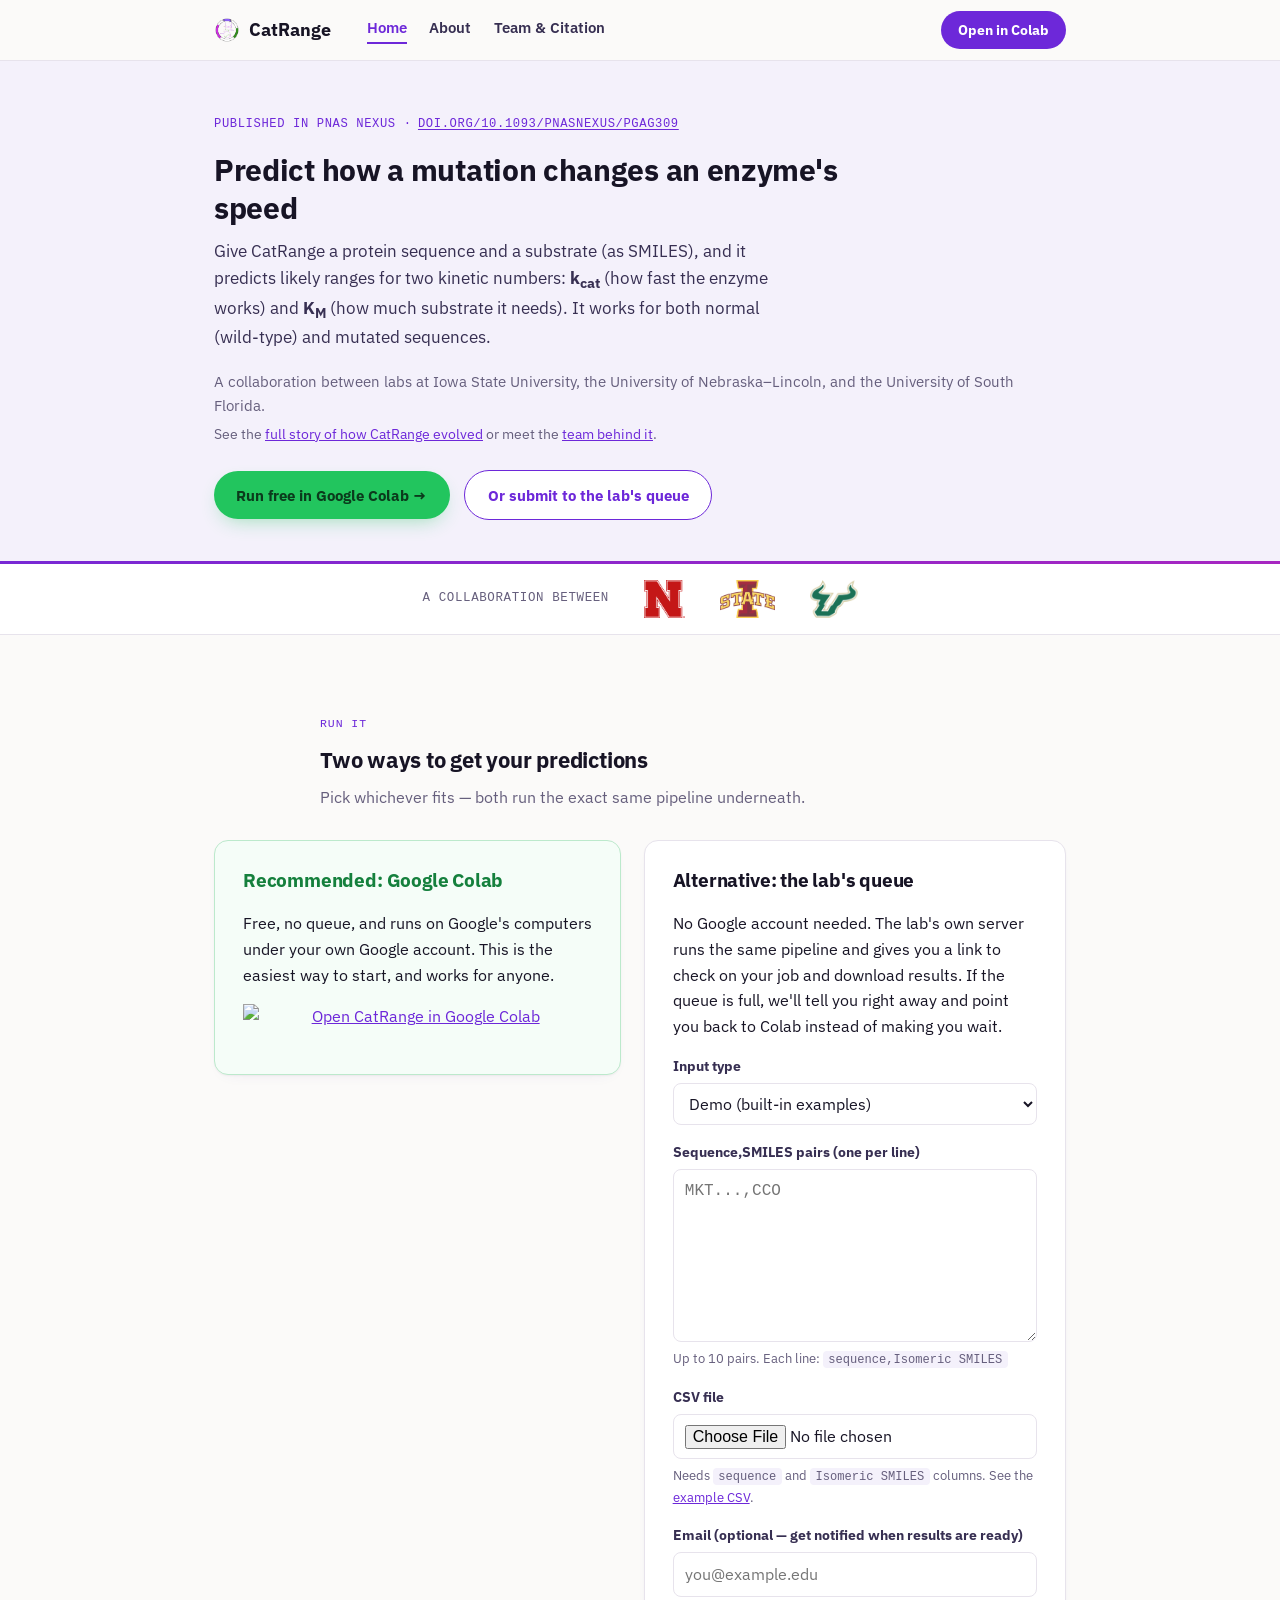
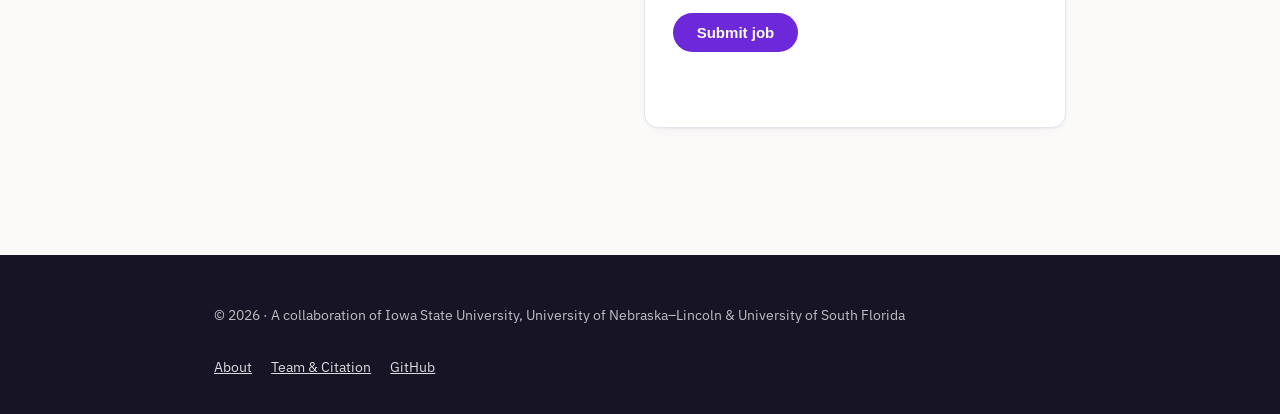
==== commit e33e4fde: "Split site into focused pages, fix 3-institution attribution, add real citation - Split the single l" ====
--- a/webapp/frontend/index.html
+++ b/webapp/frontend/index.html
@@ -4,7 +4,7 @@
   <meta charset="utf-8" />
   <meta name="viewport" content="width=device-width, initial-scale=1" />
   <title>CatRange — Enzyme kcat/KM range prediction</title>
-  <meta name="description" content="CatRange: catalytically aware, mutation-resolved kcat/KM range prediction for enzyme-substrate systems, from the SSB Lab at the University of Nebraska–Lincoln." />
+  <meta name="description" content="CatRange predicts enzyme kinetic parameter ranges (kcat and KM) from a protein sequence and substrate SMILES, including mutation effects. A collaboration between labs at Iowa State University, the University of Nebraska–Lincoln, and the University of South Florida." />
   <link rel="icon" href="assets/catrange-mark.png" />
   <link rel="preconnect" href="https://fonts.googleapis.com" />
   <link rel="preconnect" href="https://fonts.gstatic.com" crossorigin />
@@ -19,11 +19,9 @@
         CatRange
       </a>
       <div class="nav-links">
-        <a href="#how-it-works">How it works</a>
-        <a href="#evolution">Evolution</a>
-        <a href="#submit">Submit a job</a>
-        <a href="#resources">Resources</a>
-        <a href="#team">Team</a>
+        <a class="current" href="index.html">Home</a>
+        <a href="about.html">About</a>
+        <a href="team.html">Team &amp; Citation</a>
       </div>
       <a class="nav-cta" href="https://colab.research.google.com/github/ssbio/CatRange/blob/main/CatRange_Inference_Interface.ipynb" target="_blank" rel="noopener">Open in Colab</a>
     </div>
@@ -32,28 +30,28 @@
   <header class="hero">
     <div class="wrap">
       <span class="eyebrow">Published in PNAS&nbsp;Nexus &middot; <a href="https://doi.org/10.1093/pnasnexus/pgag309" target="_blank" rel="noopener">doi.org/10.1093/pnasnexus/pgag309</a></span>
-      <h1>CatRange: Catalytically Aware and Mutation-Resolved Kinetics Prediction</h1>
+      <h1>Predict how a mutation changes an enzyme's speed</h1>
       <p class="subtitle">
-        Enabling variational modeling of enzyme–substrate systems by predicting
-        realistic <strong>k<sub>cat</sub></strong> and <strong>K<sub>M</sub></strong>
-        ranges directly from a protein sequence and a substrate SMILES string —
-        wild type or mutant.
+        Give CatRange a protein sequence and a substrate (as SMILES), and it predicts
+        likely ranges for two kinetic numbers: <strong>k<sub>cat</sub></strong> (how fast
+        the enzyme works) and <strong>K<sub>M</sub></strong> (how much substrate it
+        needs). It works for both normal (wild-type) and mutated sequences.
       </p>
-      <p class="lab-line">Systems and Synthetic Biology Laboratory (SSB Lab) &middot; Department of Chemical and Biomolecular Engineering &middot; University of Nebraska–Lincoln</p>
-      <p class="pi-line">PIs: <strong>Dr. Ratul Chowdhury</strong>, <strong>Dr. Rajib Saha</strong> &amp; <strong>Dr. Ankur Mali</strong></p>
+      <p class="lab-line">A collaboration between labs at Iowa State University, the University of Nebraska–Lincoln, and the University of South Florida.</p>
+      <p class="pi-line">See the <a href="about.html">full story of how CatRange evolved</a> or meet the <a href="team.html">team behind it</a>.</p>
 
       <div class="hero-actions">
         <a class="btn btn-primary" href="https://colab.research.google.com/github/ssbio/CatRange/blob/main/CatRange_Inference_Interface.ipynb" target="_blank" rel="noopener">
           Run free in Google Colab &rarr;
         </a>
-        <a class="btn btn-ghost" href="#submit">Submit to the lab's queue</a>
+        <a class="btn btn-ghost" href="#submit">Or submit to the lab's queue</a>
       </div>
     </div>
   </header>
 
   <div class="logo-strip">
     <div class="wrap">
-      <p>Collaborating institutions</p>
+      <p>A collaboration between</p>
       <div class="logos">
         <img src="assets/logos/unl.png" alt="University of Nebraska–Lincoln" title="University of Nebraska–Lincoln" />
         <img src="assets/logos/iastate.png" alt="Iowa State University" title="Iowa State University" />
@@ -63,57 +61,19 @@
   </div>
 
   <main class="wrap">
-
-    <section class="section" id="how-it-works">
-      <div class="section-head">
-        <span class="kicker">Four ways to feed it</span>
-        <h2>How CatRange takes your input</h2>
-        <p>The same four modes available in the Colab notebook are supported by the lab's hosted queue below.</p>
-      </div>
-
-      <div class="mode-grid">
-        <div class="mode-card">
-          <div class="mode-icon" aria-hidden="true">&#9654;</div>
-          <h3>Demo</h3>
-          <p>Runs the built-in example pairs — the fastest way to see CatRange work end to end.</p>
-        </div>
-        <div class="mode-card">
-          <div class="mode-icon" aria-hidden="true">&#9998;</div>
-          <h3>Interactive</h3>
-          <p>Paste up to 10 sequence/SMILES pairs directly and get ranges back in one pass.</p>
-        </div>
-        <div class="mode-card">
-          <div class="mode-icon" aria-hidden="true">&#9776;</div>
-          <h3>Bulk</h3>
-          <p>Upload a CSV of <code>sequence</code> + <code>Isomeric SMILES</code> columns for batch scoring.</p>
-        </div>
-        <div class="mode-card">
-          <div class="mode-icon" aria-hidden="true">&#9889;</div>
-          <h3>Bulk-large</h3>
-          <p>The same CSV workflow, chunked into batches for large-scale sequence/substrate libraries.</p>
-        </div>
-      </div>
-
-      <p class="mech-note">
-        Every mode runs with <strong>Mechanistic Mutation-Aware</strong> scoring selected by default —
-        the model checkpoint described below that was explicitly trained to notice when a mutation
-        lands on a catalytic residue, rather than just how similar a mutant is to its wild type.
-      </p>
-    </section>
-
     <section class="section" id="submit">
       <div class="section-head">
-        <span class="kicker">Run it</span>
+        <span class="mono-label">Run it</span>
         <h2>Two ways to get your predictions</h2>
-        <p>Pick whichever fits — both run the identical CLEAN + CatRange pipeline.</p>
+        <p>Pick whichever fits — both run the exact same pipeline underneath.</p>
       </div>
 
       <div class="grid-2">
         <div class="card recommended">
           <h2>Recommended: Google Colab</h2>
           <p>
-            Free, no queue, and runs on Google's infrastructure under your own account.
-            This is the best starting point for most users.
+            Free, no queue, and runs on Google's computers under your own Google
+            account. This is the easiest way to start, and works for anyone.
           </p>
           <p class="colab-cta">
             <a class="colab-badge" href="https://colab.research.google.com/github/ssbio/CatRange/blob/main/CatRange_Inference_Interface.ipynb" target="_blank" rel="noopener">
@@ -126,9 +86,9 @@
           <h2>Alternative: the lab's queue</h2>
           <p>
             No Google account needed. The lab's own server runs the same pipeline and
-            hands you back a shareable results link. If the queue is at capacity we
-            tell you immediately and point you back to Colab instead of leaving you
-            waiting.
+            gives you a link to check on your job and download results. If the queue
+            is full, we'll tell you right away and point you back to Colab instead of
+            making you wait.
           </p>
 
           <form id="job-form" class="job-form">
@@ -168,191 +128,15 @@
         </div>
       </div>
     </section>
-
-    <section class="section" id="evolution">
-      <div class="section-head">
-        <span class="kicker">From classifier to calibrated ranges</span>
-        <h2>Evolution of this work</h2>
-        <p>Two generations of models, built to make mutation effects on enzyme kinetics legible to machine learning.</p>
-      </div>
-
-      <div class="timeline">
-        <div class="timeline-item milestone-data">
-          <span class="tag">Foundation</span>
-          <h3>CatLog / KinHub-27k: a curated kinetics landscape</h3>
-          <p>
-            Wild type, mutant, and synthetically inactive sequence–substrate pairs, curated and
-            reconciled against UniProt/PDB annotations, became the shared experimental backbone
-            both models below are trained on. Explore the curated dataset itself in
-            <a href="https://chowdhurylab.github.io/tools/catlog-latest.html" target="_blank" rel="noopener">CatLog</a>.
-          </p>
-        </div>
-
-        <div class="timeline-item milestone-realkcat">
-          <span class="tag">2025 preprint &middot; RealKcat</span>
-          <h3>Teaching a classifier what "broken" looks like</h3>
-          <p>
-            The predecessor model, RealKcat, was a binary classifier. To make it sensitive to
-            catalytically relevant mutations — not just sequence drift — the team mutated
-            UniProt-annotated active-site residues to alanine (Ala) across the KinHub-27k
-            sequences, assigning these synthetically inactivated variants a new
-            <strong>"Cluster 0"</strong>. Their experimental K<sub>M</sub> values were retained, and
-            custom scripts reconciled catalytic-residue positions between PDB and UniProt using
-            sequence-motif spacing to verify and extend the annotations.
-          </p>
-          <div class="stat-row">
-            <span class="stat-pill"><b>~5,000</b> initial Ala-mutant negatives</span>
-            <span class="stat-pill">expanded to <b>~17,000</b> via InterPro annotations</span>
-          </div>
-          <p>
-            <a href="https://doi.org/10.1101/2025.02.10.637555" target="_blank" rel="noopener">Read the RealKcat preprint (bioRxiv, Feb 2025)</a> &middot;
-            <a href="https://github.com/TKAI-LAB-Mali/CatRange" target="_blank" rel="noopener">RealKcat codebase</a>
-          </p>
-        </div>
-
-        <div class="timeline-item milestone-catrange">
-          <span class="tag">2025 &middot; Published in PNAS Nexus &middot; CatRange</span>
-          <h3>From "is it broken?" to calibrated kinetic ranges</h3>
-          <p>
-            CatRange moves beyond a blanket zero-activity label. Because alanine substitution at a
-            catalytic site doesn't uniformly abolish activity across every enzyme, residue, and
-            substrate, the team supplemented CatLog-27k with <strong>5,278</strong> mechanistically
-            guided catalytic-site alanine variants (MD<sub>Ala</sub>) and calibrated their
-            mutation-effect labels using a meta-learner trained on <strong>22</strong>
-            literature-derived in&nbsp;vitro WT–MD<sub>Ala</sub> anchor pairs (kept to
-            &le;60% sequence identity to the training set, and strictly withheld from model
-            fitting). Some anchors showed large drops in k<sub>cat</sub>, others mainly shifted
-            K<sub>M</sub>, and some stayed in the same kinetic regime entirely — a realistic,
-            heterogeneous signal that forces CatRange to distinguish truly catalytically
-            consequential mutations from sequence identity alone.
-          </p>
-          <div class="stat-row">
-            <span class="stat-pill"><b>5,278</b> calibrated catalytic-site variants</span>
-            <span class="stat-pill"><b>22</b> literature anchor pairs for calibration</span>
-            <span class="stat-pill">&le;<b>60%</b> identity leakage guard</span>
-          </div>
-          <p>
-            <a href="https://doi.org/10.1093/pnasnexus/pgag309" target="_blank" rel="noopener">Read the CatRange paper (PNAS Nexus)</a> &middot;
-            <a href="https://github.com/ssbio/CatRange" target="_blank" rel="noopener">CatRange codebase</a>
-          </p>
-
-          <figure class="evidence-figure">
-            <img src="assets/figures/mutation-calibration.png" alt="Four-panel benchmark comparing predicted vs. experimental kcat and KM for wild-type and catalytic-alanine mutant enzymes across CatRange and retrained comparator models." loading="lazy" />
-            <figcaption>
-              <strong>Panels B and D</strong> show what the calibrated MD<sub>Ala</sub> training
-              signal buys in practice: for catalytic-residue-to-alanine mutants such as
-              <strong>P17516</strong>, <strong>Q91WR5</strong>, and <strong>Q6FFQ0</strong>,
-              CatRange (blue) tracks the collapse in predicted k<sub>cat</sub> and shift in
-              K<sub>M</sub> that comparator models trained without this signal miss.
-            </figcaption>
-          </figure>
-        </div>
-
-        <div class="timeline-item milestone-today">
-          <span class="tag">Today</span>
-          <h3>Deployed as Mechanistic Mutation-Aware mode</h3>
-          <p>
-            That calibrated model is what runs by default in the Colab notebook and the lab's
-            hosted queue above — across all four input modes (Demo, Interactive, Bulk, Bulk-large) —
-            so every prediction benefits from mutation-aware training, not just wild-type accuracy.
-          </p>
-        </div>
-      </div>
-    </section>
-
-    <section class="section" id="resources">
-      <div class="section-head">
-        <span class="kicker">Papers, code &amp; data</span>
-        <h2>Resources</h2>
-        <p>Everything referenced above, in one place.</p>
-      </div>
-
-      <div class="resource-grid">
-        <a class="resource-card" href="https://doi.org/10.1093/pnasnexus/pgag309" target="_blank" rel="noopener">
-          <div class="r-icon" aria-hidden="true">&#128196;</div>
-          <div>
-            <h3>CatRange paper</h3>
-            <p>Published in PNAS Nexus — the full mutation-aware range-prediction method.</p>
-            <span class="r-meta">doi.org/10.1093/pnasnexus/pgag309</span>
-          </div>
-        </a>
-
-        <a class="resource-card" href="https://github.com/ssbio/CatRange" target="_blank" rel="noopener">
-          <div class="r-icon" aria-hidden="true">&#9095;</div>
-          <div>
-            <h3>CatRange on GitHub</h3>
-            <p>Source code, trained model access, Colab notebook, and this hosted service.</p>
-            <span class="r-meta">github.com/ssbio/CatRange</span>
-          </div>
-        </a>
-
-        <a class="resource-card" href="https://github.com/TKAI-LAB-Mali/CatRange" target="_blank" rel="noopener">
-          <div class="r-icon" aria-hidden="true">&#9095;</div>
-          <div>
-            <h3>RealKcat codebase</h3>
-            <p>The predecessor binary-classification model this work evolved from.</p>
-            <span class="r-meta">github.com/TKAI-LAB-Mali/CatRange</span>
-          </div>
-        </a>
-
-        <a class="resource-card" href="https://chowdhurylab.github.io/tools/catlog-latest.html" target="_blank" rel="noopener">
-          <div class="r-icon" aria-hidden="true">&#128202;</div>
-          <div>
-            <h3>CatLog</h3>
-            <p>The curated enzyme-kinetics dataset both models are trained and benchmarked on.</p>
-            <span class="r-meta">chowdhurylab.github.io/tools/catlog-latest.html</span>
-          </div>
-        </a>
-      </div>
-    </section>
-
-    <section class="section" id="team">
-      <div class="section-head">
-        <span class="kicker">Who's behind it</span>
-        <h2>Team</h2>
-      </div>
-
-      <div class="team-card">
-        <p>
-          CatRange is developed by the <strong>Systems and Synthetic Biology Laboratory (SSB Lab)</strong>,
-          Department of Chemical and Biomolecular Engineering, University of Nebraska–Lincoln, in
-          collaboration with researchers across Iowa State University and the University of South Florida.
-        </p>
-        <div class="pi-grid">
-          <div class="pi-card">
-            <div class="pi-name">Dr. Ratul Chowdhury</div>
-            <div class="pi-role">Principal Investigator</div>
-          </div>
-          <div class="pi-card">
-            <div class="pi-name">Dr. Rajib Saha</div>
-            <div class="pi-role">Principal Investigator</div>
-          </div>
-          <div class="pi-card">
-            <div class="pi-name">Dr. Ankur Mali</div>
-            <div class="pi-role">Principal Investigator</div>
-          </div>
-        </div>
-      </div>
-
-      <p class="citation">
-        Anna Sajeevan K, Osinuga A, B A, Ferdous S, Shahreen N, Noor MS, Koneru S,
-        Santos-Correa LM, Salehi R, Chowdhury NB, Calderon-Lopez B, Mali A, Saha R,
-        Chowdhury R. Robust Prediction of Enzyme Variant Kinetics with RealKcat.
-        <em>bioRxiv</em> [Preprint]. 2025 Feb 15.
-        doi: <a href="https://doi.org/10.1101/2025.02.10.637555" target="_blank" rel="noopener">10.1101/2025.02.10.637555</a>.
-        PMID: 39990461 &middot; PMCID: PMC11844551.
-      </p>
-    </section>
   </main>
 
   <footer class="site-footer">
     <div class="wrap">
-      <p>&copy; Systems and Synthetic Biology Laboratory &middot; University of Nebraska–Lincoln</p>
+      <p>&copy; 2026 &middot; A collaboration of Iowa State University, University of Nebraska–Lincoln &amp; University of South Florida</p>
       <div class="footer-links">
+        <a href="about.html">About</a>
+        <a href="team.html">Team &amp; Citation</a>
         <a href="https://github.com/ssbio/CatRange" target="_blank" rel="noopener">GitHub</a>
-        <a href="https://doi.org/10.1093/pnasnexus/pgag309" target="_blank" rel="noopener">Paper</a>
-        <a href="https://chowdhurylab.github.io/tools/catlog-latest.html" target="_blank" rel="noopener">CatLog</a>
-        <a href="#submit">Submit a job</a>
       </div>
     </div>
   </footer>
--- a/webapp/frontend/styles.css
+++ b/webapp/frontend/styles.css
@@ -1,34 +1,34 @@
 /* =========================================================================
    CatRange — design tokens
-   Palette takes its cue from the enzyme-kinetics cycle motif (magenta/violet
-   substrate branch, green product branch) rather than generic "SaaS blue".
+   Calm, paper-like scientific-tool aesthetic: mostly neutral surfaces, one
+   accent color reserved for actions/links, monospace used only for small
+   labels and code — not a loud marketing gradient everywhere.
    ========================================================================= */
 :root {
   --ink: #171425;
   --ink-soft: #372f52;
   --muted: #665f7d;
-  --bg: #faf9fd;
-  --bg-tint: #f3effc;
+  --bg: #fbfaf9;
+  --bg-tint: #f4f1fb;
   --card: #ffffff;
-  --border: #e6e1f5;
+  --border: #e7e3ec;
 
   --violet: #6d28d9;
   --violet-dark: #4c1d95;
-  --magenta: #c026d3;
+  --magenta: #a726c1;
   --green: #15803d;
   --green-bright: #22c55e;
-  --gold: #d97706;
+  --gold: #b45309;
   --bad: #b3261e;
 
-  --gradient-hero: linear-gradient(135deg, #241a4d 0%, #5b21b6 46%, #c026d3 100%);
   --gradient-accent: linear-gradient(120deg, var(--violet), var(--magenta));
 
   --radius-sm: 8px;
   --radius: 14px;
   --radius-lg: 20px;
-  --shadow-card: 0 1px 2px rgba(23, 20, 37, 0.04), 0 8px 24px -12px rgba(76, 29, 149, 0.18);
-  --shadow-pop: 0 12px 32px -8px rgba(76, 29, 149, 0.35);
-  --max: 980px;
+  --shadow-card: 0 1px 2px rgba(23, 20, 37, 0.04), 0 6px 18px -12px rgba(76, 29, 149, 0.14);
+  --shadow-pop: 0 12px 32px -8px rgba(76, 29, 149, 0.28);
+  --max: 900px;
 }
 
 * { box-sizing: border-box; }
@@ -59,16 +59,26 @@
   border-radius: 4px;
   padding: 0.1rem 0.35rem;
   font-size: 0.9em;
-}
-
-/* -------------------------------------------------------------------------
-   Top navigation
+  font-family: "IBM Plex Mono", "SFMono-Regular", Consolas, monospace;
+}
+
+.mono-label {
+  font-family: "IBM Plex Mono", "SFMono-Regular", Consolas, monospace;
+  text-transform: uppercase;
+  letter-spacing: 0.08em;
+  font-size: 0.72rem;
+  font-weight: 500;
+  color: var(--violet);
+}
+
+/* -------------------------------------------------------------------------
+   Top navigation — shared across every page
    ------------------------------------------------------------------------- */
 .site-nav {
   position: sticky;
   top: 0;
   z-index: 20;
-  background: rgba(250, 249, 253, 0.88);
+  background: rgba(251, 250, 249, 0.92);
   backdrop-filter: blur(10px);
   border-bottom: 1px solid var(--border);
 }
@@ -84,18 +94,18 @@
   align-items: center;
   gap: 0.55rem;
   font-weight: 800;
-  font-size: 1.15rem;
+  font-size: 1.1rem;
   color: var(--ink);
   text-decoration: none;
   white-space: nowrap;
 }
-.brand img { width: 28px; height: 28px; display: block; }
+.brand img { width: 26px; height: 26px; display: block; }
 .brand:hover { color: var(--violet); }
 
 .nav-links {
   display: flex;
-  gap: 1.35rem;
-  margin: 0 auto 0 0.5rem;
+  gap: 1.4rem;
+  margin: 0 auto 0 0.75rem;
   flex-wrap: wrap;
   font-size: 0.92rem;
   font-weight: 600;
@@ -103,82 +113,72 @@
 .nav-links a {
   color: var(--ink-soft);
   text-decoration: none;
+  padding-bottom: 2px;
+  border-bottom: 2px solid transparent;
 }
 .nav-links a:hover { color: var(--violet); }
+.nav-links a.current { color: var(--violet); border-bottom-color: var(--violet); }
 
 .nav-cta {
-  background: var(--gradient-accent);
+  background: var(--violet);
   color: #fff !important;
   padding: 0.5rem 1.05rem;
   border-radius: 999px;
   text-decoration: none;
   font-weight: 700;
-  font-size: 0.88rem;
+  font-size: 0.86rem;
   white-space: nowrap;
-  box-shadow: 0 4px 14px -4px rgba(192, 38, 211, 0.55);
-}
-.nav-cta:hover { color: #fff !important; filter: brightness(1.08); }
-
-/* -------------------------------------------------------------------------
-   Hero
+}
+.nav-cta:hover { color: #fff !important; background: var(--violet-dark); }
+
+/* -------------------------------------------------------------------------
+   Hero — calm, mostly-neutral, paper-like (index.html only)
    ------------------------------------------------------------------------- */
 .hero {
-  background: var(--gradient-hero);
-  color: #fff;
-  padding: 3.2rem 0 3.4rem;
-  position: relative;
-  overflow: hidden;
-}
-.hero::after {
-  content: "";
-  position: absolute;
-  inset: 0;
-  background: radial-gradient(circle at 85% 15%, rgba(255, 255, 255, 0.14), transparent 45%);
-  pointer-events: none;
-}
-.hero .wrap { position: relative; }
+  background: var(--bg-tint);
+  border-bottom: 3px solid transparent;
+  border-image: var(--gradient-accent) 1;
+  padding: 3rem 0 2.6rem;
+}
 
 .eyebrow {
   display: inline-flex;
   align-items: center;
   gap: 0.4rem;
-  background: rgba(255, 255, 255, 0.14);
-  border: 1px solid rgba(255, 255, 255, 0.28);
-  padding: 0.3rem 0.85rem;
-  border-radius: 999px;
-  font-size: 0.78rem;
-  font-weight: 700;
-  letter-spacing: 0.04em;
+  color: var(--violet);
+  font-family: "IBM Plex Mono", monospace;
+  font-size: 0.76rem;
+  font-weight: 500;
+  letter-spacing: 0.05em;
   text-transform: uppercase;
-  margin-bottom: 1.1rem;
-}
-.eyebrow a { color: #fff; text-decoration: underline; text-underline-offset: 2px; }
+  margin-bottom: 1rem;
+}
+.eyebrow a { color: var(--violet); text-decoration: underline; text-underline-offset: 2px; }
 
 .hero h1 {
-  color: #fff;
-  margin: 0 0 0.6rem;
-  font-size: 2.05rem;
+  margin: 0 0 0.7rem;
+  font-size: 1.9rem;
   font-weight: 800;
-  line-height: 1.2;
-  max-width: 42rem;
+  line-height: 1.25;
+  max-width: 40rem;
 }
 .hero .subtitle {
-  margin: 0 0 1.4rem;
-  font-size: 1.08rem;
-  color: rgba(255, 255, 255, 0.92);
-  max-width: 38rem;
+  margin: 0 0 1.2rem;
+  font-size: 1.05rem;
+  color: var(--ink-soft);
+  max-width: 36rem;
 }
 .hero .lab-line {
-  margin: 0 0 0.3rem;
-  font-size: 0.95rem;
-  color: rgba(255, 255, 255, 0.85);
+  margin: 0 0 0.25rem;
+  font-size: 0.92rem;
+  color: var(--muted);
 }
 .hero .pi-line {
-  margin: 0 0 1.8rem;
-  font-size: 0.92rem;
-  color: rgba(255, 255, 255, 0.75);
-}
-.hero .pi-line strong { color: #fff; font-weight: 700; }
+  margin: 0 0 1.6rem;
+  font-size: 0.9rem;
+  color: var(--muted);
+}
+.hero .pi-line strong { color: var(--ink-soft); font-weight: 700; }
 
 .hero-actions {
   display: flex;
@@ -190,10 +190,10 @@
   display: inline-flex;
   align-items: center;
   gap: 0.5rem;
-  padding: 0.75rem 1.5rem;
+  padding: 0.72rem 1.4rem;
   border-radius: 999px;
   font-weight: 700;
-  font-size: 0.96rem;
+  font-size: 0.95rem;
   text-decoration: none;
   border: none;
   cursor: pointer;
@@ -203,15 +203,15 @@
 .btn-primary {
   background: var(--green-bright);
   color: #0b3a1c;
-  box-shadow: 0 10px 24px -8px rgba(34, 197, 94, 0.55);
+  box-shadow: 0 8px 20px -8px rgba(34, 197, 94, 0.45);
 }
 .btn-primary:hover { color: #0b3a1c; filter: brightness(1.05); }
 .btn-ghost {
-  background: rgba(255, 255, 255, 0.1);
-  color: #fff;
-  border: 1.5px solid rgba(255, 255, 255, 0.55);
-}
-.btn-ghost:hover { color: #fff; background: rgba(255, 255, 255, 0.18); }
+  background: #fff;
+  color: var(--violet);
+  border: 1.5px solid var(--violet);
+}
+.btn-ghost:hover { color: #fff; background: var(--violet); }
 
 .colab-badge img { display: block; height: 30px; }
 
@@ -219,7 +219,7 @@
    Institution logo strip
    ------------------------------------------------------------------------- */
 .logo-strip {
-  background: var(--bg-tint);
+  background: var(--card);
   border-bottom: 1px solid var(--border);
   padding: 1rem 0;
 }
@@ -232,9 +232,9 @@
 }
 .logo-strip p {
   margin: 0;
-  font-size: 0.8rem;
+  font-size: 0.78rem;
   color: var(--muted);
-  font-weight: 600;
+  font-family: "IBM Plex Mono", monospace;
   text-transform: uppercase;
   letter-spacing: 0.05em;
 }
@@ -245,50 +245,53 @@
   flex-wrap: wrap;
 }
 .logo-strip img {
-  height: 42px;
+  height: 38px;
   width: auto;
-  filter: grayscale(0.15);
+  filter: grayscale(0.1);
   opacity: 0.92;
 }
 
 /* -------------------------------------------------------------------------
+   Simple page header (used by about.html / team.html instead of the hero)
+   ------------------------------------------------------------------------- */
+.page-header {
+  padding: 2.4rem 0 2rem;
+  border-bottom: 1px solid var(--border);
+}
+.page-header .mono-label { display: block; margin-bottom: 0.5rem; }
+.page-header h1 { margin: 0 0 0.5rem; font-size: 1.7rem; }
+.page-header p { margin: 0; color: var(--muted); max-width: 38rem; }
+
+/* -------------------------------------------------------------------------
    Sections & cards
    ------------------------------------------------------------------------- */
-main.wrap { padding-top: 3rem; padding-bottom: 3rem; }
-
-.section { padding: 2.6rem 0; }
+main.wrap { padding-top: 2.6rem; padding-bottom: 3rem; }
+
+.section { padding: 2.4rem 0; }
 .section + .section { border-top: 1px solid var(--border); }
-.section-head { max-width: 40rem; margin: 0 auto 2rem; text-align: center; }
-.section-head .kicker {
-  display: inline-block;
-  color: var(--violet);
-  font-weight: 800;
-  font-size: 0.78rem;
-  letter-spacing: 0.09em;
-  text-transform: uppercase;
-  margin-bottom: 0.5rem;
-}
-.section-head h2 { font-size: 1.65rem; margin: 0 0 0.6rem; }
+.section-head { max-width: 40rem; margin: 0 auto 1.8rem; }
+.section-head .mono-label { display: block; margin-bottom: 0.5rem; }
+.section-head h2 { font-size: 1.4rem; margin: 0 0 0.5rem; }
 .section-head p { color: var(--muted); margin: 0; }
 
 .card {
   background: var(--card);
   border: 1px solid var(--border);
   border-radius: var(--radius);
-  padding: 1.6rem 1.85rem;
+  padding: 1.5rem 1.75rem;
   margin-bottom: 1.5rem;
   box-shadow: var(--shadow-card);
 }
 
 .card.recommended {
-  border-color: #b9f3cf;
-  background: linear-gradient(180deg, #f2fdf6, #ffffff 55%);
+  border-color: #bce9cc;
+  background: #f5fdf8;
 }
 .card.recommended h2 { color: var(--green); }
 
-.card h2 { margin-top: 0; font-size: 1.25rem; }
-
-.grid-2 { display: grid; grid-template-columns: 1fr 1fr; gap: 1.5rem; align-items: start; }
+.card h2 { margin-top: 0; font-size: 1.2rem; }
+
+.grid-2 { display: grid; grid-template-columns: 1fr 1fr; gap: 1.4rem; align-items: start; }
 @media (max-width: 780px) { .grid-2 { grid-template-columns: 1fr; } }
 
 /* Mode cards ("How CatRange works") */
@@ -305,23 +308,23 @@
   background: var(--card);
   border: 1px solid var(--border);
   border-radius: var(--radius);
-  padding: 1.25rem 1.15rem;
-  box-shadow: var(--shadow-card);
+  padding: 1.2rem 1.1rem;
 }
 .mode-card .mode-icon {
-  width: 38px;
-  height: 38px;
-  border-radius: 10px;
+  width: 34px;
+  height: 34px;
+  border-radius: 9px;
   display: flex;
   align-items: center;
   justify-content: center;
-  font-size: 1.15rem;
-  margin-bottom: 0.7rem;
-  background: var(--gradient-accent);
-  color: #fff;
-}
-.mode-card h3 { margin: 0 0 0.35rem; font-size: 1.02rem; }
-.mode-card p { margin: 0; color: var(--muted); font-size: 0.88rem; }
+  font-size: 1.05rem;
+  margin-bottom: 0.65rem;
+  background: var(--bg-tint);
+  color: var(--violet);
+  border: 1px solid var(--border);
+}
+.mode-card h3 { margin: 0 0 0.35rem; font-size: 1rem; }
+.mode-card p { margin: 0; color: var(--muted); font-size: 0.87rem; }
 
 .mech-note {
   margin-top: 1.1rem;
@@ -339,7 +342,7 @@
 .job-form { display: flex; flex-direction: column; gap: 1rem; margin-top: 1rem; }
 
 .field { display: flex; flex-direction: column; gap: 0.35rem; }
-.field label { font-weight: 700; font-size: 0.88rem; color: var(--ink-soft); }
+.field label { font-weight: 700; font-size: 0.87rem; color: var(--ink-soft); }
 .field textarea,
 .field select,
 .field input[type="email"],
@@ -356,25 +359,24 @@
 .field input:focus {
   outline: none;
   border-color: var(--violet);
-  box-shadow: 0 0 0 3px rgba(109, 40, 217, 0.15);
-}
-.field textarea { resize: vertical; font-family: "SFMono-Regular", Consolas, monospace; }
-.hint { margin: 0; color: var(--muted); font-size: 0.85rem; }
+  box-shadow: 0 0 0 3px rgba(109, 40, 217, 0.13);
+}
+.field textarea { resize: vertical; font-family: "IBM Plex Mono", Consolas, monospace; }
+.hint { margin: 0; color: var(--muted); font-size: 0.84rem; }
 
 button {
   align-self: flex-start;
-  background: var(--gradient-accent);
+  background: var(--violet);
   color: #fff;
   border: none;
-  padding: 0.7rem 1.6rem;
+  padding: 0.68rem 1.5rem;
   border-radius: 999px;
   font-weight: 700;
   cursor: pointer;
-  font-size: 0.95rem;
-  box-shadow: 0 8px 20px -8px rgba(109, 40, 217, 0.5);
-}
-button:hover { filter: brightness(1.08); }
-button:disabled { background: #cabfe0; box-shadow: none; cursor: not-allowed; }
+  font-size: 0.94rem;
+}
+button:hover { background: var(--violet-dark); }
+button:disabled { background: #cabfe0; cursor: not-allowed; }
 
 .form-status { min-height: 1.2em; font-weight: 700; }
 .form-status.error { color: var(--bad); }
@@ -386,9 +388,10 @@
   font-style: italic;
   background: var(--bg-tint);
   border-radius: var(--radius-sm);
-  padding: 0.8rem 1rem;
+  padding: 0.85rem 1rem;
   margin: 0.8rem 0;
 }
+.citation.formal { font-style: normal; }
 
 /* -------------------------------------------------------------------------
    Evolution timeline
@@ -404,13 +407,12 @@
   left: 0.55rem;
   top: 0.4rem;
   bottom: 0.4rem;
-  width: 3px;
-  border-radius: 3px;
-  background: linear-gradient(180deg, var(--violet), var(--magenta), var(--green-bright));
+  width: 2px;
+  background: var(--border);
 }
 .timeline-item {
   position: relative;
-  padding-bottom: 2.1rem;
+  padding-bottom: 2rem;
 }
 .timeline-item:last-child { padding-bottom: 0; }
 .timeline-item::before {
@@ -418,12 +420,11 @@
   position: absolute;
   left: -2rem;
   top: 0.28rem;
-  width: 14px;
-  height: 14px;
+  width: 13px;
+  height: 13px;
   border-radius: 50%;
   background: #fff;
   border: 3px solid var(--violet);
-  box-shadow: 0 0 0 4px var(--bg);
 }
 .timeline-item.milestone-realkcat::before { border-color: var(--magenta); }
 .timeline-item.milestone-catrange::before { border-color: var(--green-bright); }
@@ -431,22 +432,20 @@
 
 .timeline-item .tag {
   display: inline-block;
-  font-size: 0.72rem;
-  font-weight: 800;
-  letter-spacing: 0.06em;
+  font-family: "IBM Plex Mono", monospace;
+  font-size: 0.7rem;
+  font-weight: 500;
+  letter-spacing: 0.05em;
   text-transform: uppercase;
   color: var(--violet);
-  background: var(--bg-tint);
-  border-radius: 999px;
-  padding: 0.2rem 0.65rem;
-  margin-bottom: 0.45rem;
-}
-.timeline-item.milestone-realkcat .tag { color: var(--magenta); background: #fbe8fc; }
-.timeline-item.milestone-catrange .tag { color: var(--green); background: #e6f7ec; }
-.timeline-item.milestone-today .tag { color: var(--gold); background: #fdf1e0; }
-
-.timeline-item h3 { margin: 0 0 0.4rem; font-size: 1.12rem; }
-.timeline-item p { margin: 0 0 0.6rem; color: var(--ink-soft); font-size: 0.95rem; }
+  margin-bottom: 0.4rem;
+}
+.timeline-item.milestone-realkcat .tag { color: var(--magenta); }
+.timeline-item.milestone-catrange .tag { color: var(--green); }
+.timeline-item.milestone-today .tag { color: var(--gold); }
+
+.timeline-item h3 { margin: 0 0 0.4rem; font-size: 1.08rem; }
+.timeline-item p { margin: 0 0 0.6rem; color: var(--ink-soft); font-size: 0.94rem; }
 .timeline-item p:last-child { margin-bottom: 0; }
 .timeline-item .stat-row {
   display: flex;
@@ -455,29 +454,28 @@
   margin: 0.7rem 0;
 }
 .stat-pill {
-  background: #fff;
-  border: 1.5px solid var(--border);
+  background: var(--bg-tint);
+  border: 1px solid var(--border);
   border-radius: var(--radius-sm);
-  padding: 0.45rem 0.8rem;
-  font-size: 0.82rem;
+  padding: 0.4rem 0.75rem;
+  font-size: 0.8rem;
   font-weight: 700;
   color: var(--ink-soft);
 }
 .stat-pill b { color: var(--violet); }
 
 .evidence-figure {
-  margin-top: 1.75rem;
+  margin-top: 1.6rem;
   border: 1px solid var(--border);
   border-radius: var(--radius);
   overflow: hidden;
   background: #fff;
-  box-shadow: var(--shadow-card);
 }
 .evidence-figure img { display: block; width: 100%; height: auto; }
 .evidence-figure figcaption {
   padding: 1rem 1.3rem 1.2rem;
   color: var(--muted);
-  font-size: 0.86rem;
+  font-size: 0.85rem;
 }
 .evidence-figure figcaption strong { color: var(--ink-soft); }
 
@@ -487,7 +485,7 @@
 .resource-grid {
   display: grid;
   grid-template-columns: repeat(2, 1fr);
-  gap: 1.1rem;
+  gap: 1rem;
 }
 @media (max-width: 700px) { .resource-grid { grid-template-columns: 1fr; } }
 
@@ -498,54 +496,76 @@
   background: var(--card);
   border: 1px solid var(--border);
   border-radius: var(--radius);
-  padding: 1.2rem 1.3rem;
+  padding: 1.15rem 1.3rem;
   text-decoration: none;
   color: inherit;
-  box-shadow: var(--shadow-card);
-  transition: transform 0.12s ease, box-shadow 0.12s ease, border-color 0.12s ease;
+  transition: transform 0.12s ease, border-color 0.12s ease;
 }
 .resource-card:hover {
   transform: translateY(-2px);
   border-color: var(--violet);
-  box-shadow: var(--shadow-pop);
 }
 .resource-card .r-icon {
   flex: none;
-  width: 42px;
-  height: 42px;
-  border-radius: 11px;
+  width: 38px;
+  height: 38px;
+  border-radius: 10px;
   display: flex;
   align-items: center;
   justify-content: center;
-  font-size: 1.3rem;
-  background: var(--gradient-accent);
-  color: #fff;
+  font-size: 1.2rem;
+  background: var(--bg-tint);
+  border: 1px solid var(--border);
 }
 .resource-card h3 { margin: 0 0 0.25rem; font-size: 1rem; color: var(--ink); }
 .resource-card p { margin: 0; font-size: 0.85rem; color: var(--muted); }
 .resource-card .r-meta {
   display: block;
   margin-top: 0.4rem;
-  font-size: 0.78rem;
+  font-family: "IBM Plex Mono", monospace;
+  font-size: 0.74rem;
   color: var(--violet);
-  font-weight: 700;
+}
+
+/* -------------------------------------------------------------------------
+   Labs (three collaborating institutions)
+   ------------------------------------------------------------------------- */
+.lab-grid {
+  display: grid;
+  grid-template-columns: repeat(3, 1fr);
+  gap: 1rem;
+}
+@media (max-width: 780px) { .lab-grid { grid-template-columns: 1fr; } }
+
+.lab-card {
+  display: block;
+  background: var(--card);
+  border: 1px solid var(--border);
+  border-radius: var(--radius);
+  padding: 1.3rem 1.3rem 1.4rem;
+  text-decoration: none;
+  color: inherit;
+  transition: transform 0.12s ease, border-color 0.12s ease;
+}
+.lab-card:hover { transform: translateY(-2px); border-color: var(--violet); }
+.lab-card img { height: 44px; width: auto; margin-bottom: 0.9rem; }
+.lab-card h3 { margin: 0 0 0.3rem; font-size: 1rem; color: var(--ink); }
+.lab-card p { margin: 0 0 0.6rem; font-size: 0.85rem; color: var(--muted); }
+.lab-card .r-meta {
+  display: block;
+  font-family: "IBM Plex Mono", monospace;
+  font-size: 0.74rem;
+  color: var(--violet);
 }
 
 /* -------------------------------------------------------------------------
    Team / PI section
    ------------------------------------------------------------------------- */
-.team-card {
-  background: var(--card);
-  border: 1px solid var(--border);
-  border-radius: var(--radius);
-  padding: 1.6rem 1.85rem;
-  box-shadow: var(--shadow-card);
-}
 .pi-grid {
   display: grid;
   grid-template-columns: repeat(3, 1fr);
   gap: 1rem;
-  margin: 1.2rem 0 0.5rem;
+  margin: 0.5rem 0;
 }
 @media (max-width: 700px) { .pi-grid { grid-template-columns: 1fr; } }
 .pi-card {
@@ -554,16 +574,49 @@
   padding: 1rem 1.1rem;
   background: var(--bg-tint);
 }
-.pi-card .pi-name { font-weight: 800; color: var(--ink); font-size: 0.98rem; }
+.pi-card .pi-name { font-weight: 800; color: var(--ink); font-size: 0.97rem; }
 .pi-card .pi-role { color: var(--muted); font-size: 0.82rem; margin-top: 0.15rem; }
+.pi-card .pi-lab { color: var(--violet); font-size: 0.8rem; margin-top: 0.35rem; font-weight: 600; }
+
+/* Software developers (GitHub contributors, pulled from both repos) */
+.developer-grid {
+  display: grid;
+  grid-template-columns: repeat(3, 1fr);
+  gap: 1rem;
+  margin: 0.5rem 0;
+}
+@media (max-width: 700px) { .developer-grid { grid-template-columns: 1fr; } }
+
+.developer-card {
+  display: flex;
+  align-items: center;
+  gap: 0.85rem;
+  background: var(--card);
+  border: 1px solid var(--border);
+  border-radius: var(--radius);
+  padding: 1rem 1.15rem;
+  text-decoration: none;
+  color: inherit;
+  transition: transform 0.12s ease, border-color 0.12s ease;
+}
+.developer-card:hover { transform: translateY(-2px); border-color: var(--violet); }
+.developer-card img {
+  width: 44px;
+  height: 44px;
+  border-radius: 50%;
+  border: 1px solid var(--border);
+  flex: none;
+}
+.developer-card .dev-name { font-weight: 700; color: var(--ink); font-size: 0.92rem; }
+.developer-card .dev-repo { color: var(--muted); font-size: 0.78rem; margin-top: 0.1rem; }
 
 /* -------------------------------------------------------------------------
    Footer
    ------------------------------------------------------------------------- */
 .site-footer {
   background: var(--ink);
-  color: rgba(255, 255, 255, 0.75);
-  padding: 2.4rem 0 2.6rem;
+  color: rgba(255, 255, 255, 0.72);
+  padding: 2.2rem 0 2.4rem;
   margin-top: 1rem;
 }
 .site-footer .wrap {
@@ -571,7 +624,7 @@
   justify-content: space-between;
   flex-wrap: wrap;
   gap: 1rem;
-  font-size: 0.88rem;
+  font-size: 0.87rem;
 }
 .site-footer a { color: rgba(255, 255, 255, 0.85); }
 .site-footer a:hover { color: #fff; }
@@ -584,6 +637,6 @@
 #progress-detail { color: var(--muted); white-space: pre-wrap; font-size: 0.9rem; }
 
 @media (max-width: 640px) {
-  .hero h1 { font-size: 1.6rem; }
+  .hero h1 { font-size: 1.55rem; }
   .nav-links { display: none; }
 }
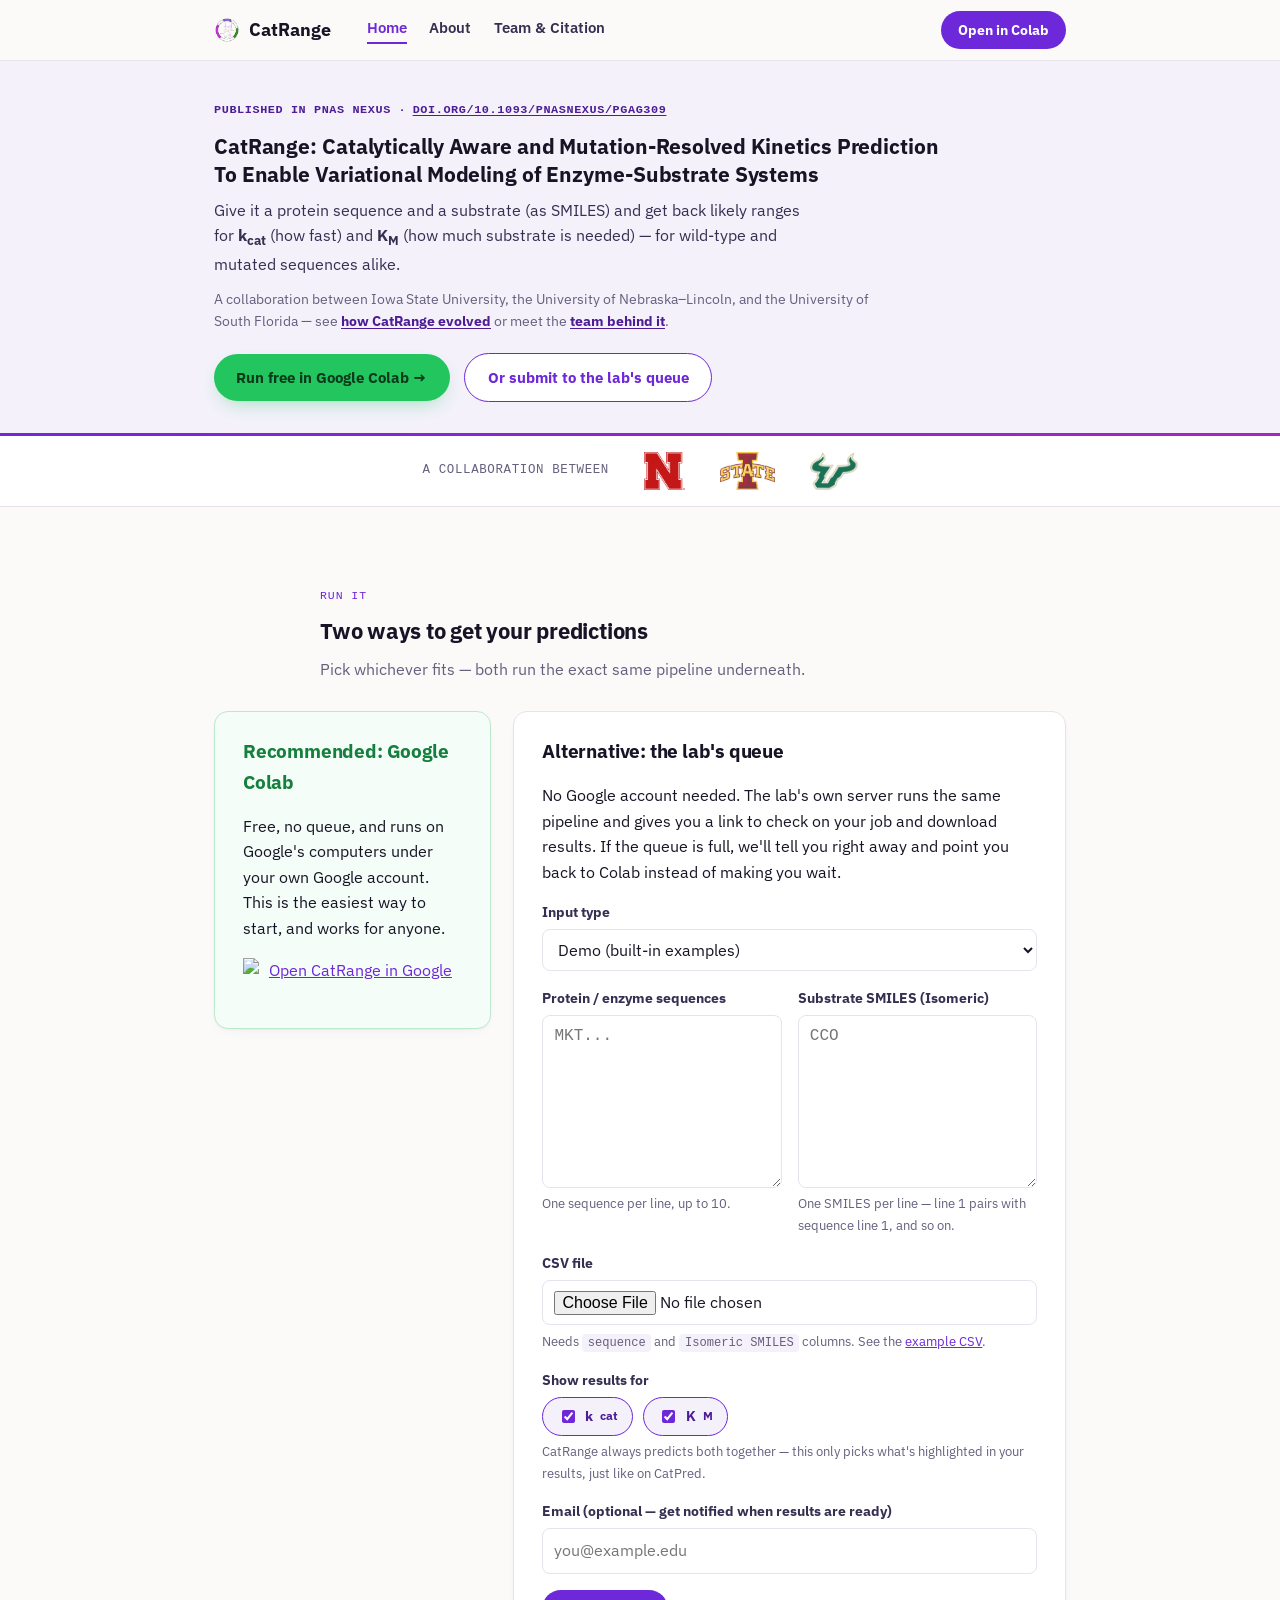
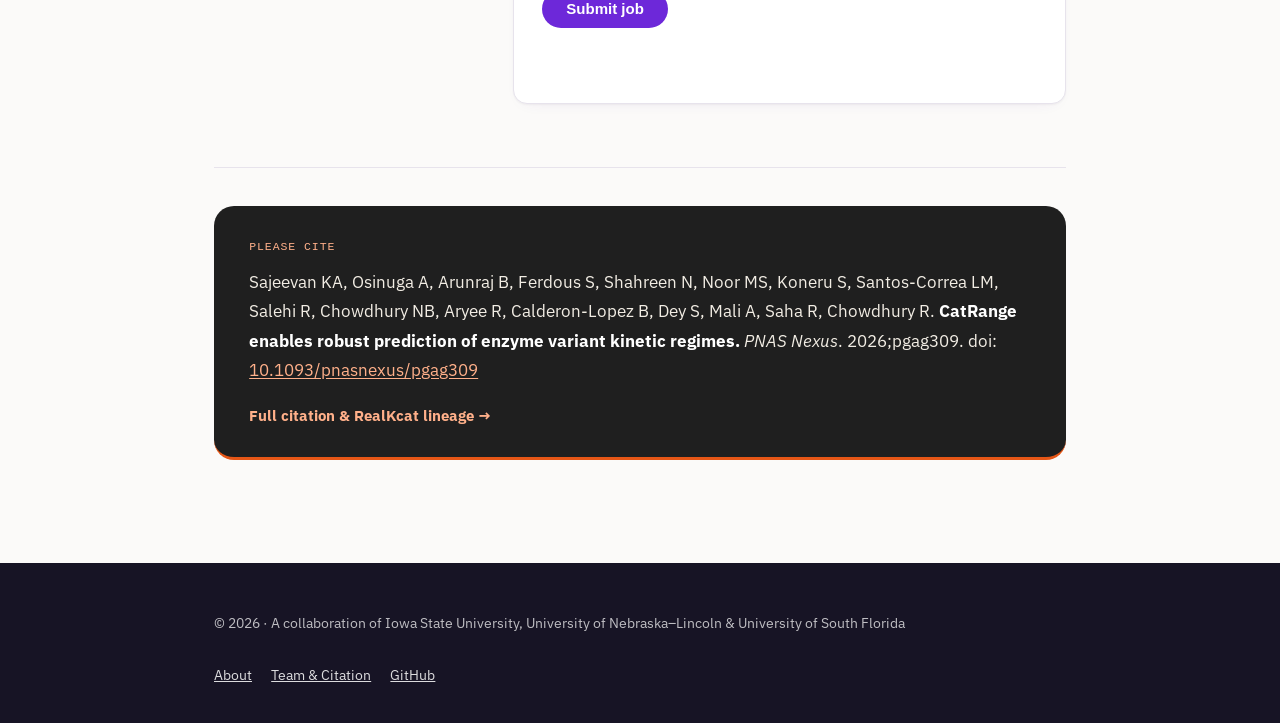
==== commit 0b917042: "Refine landing page: separate seq/SMILES inputs, restore full title, calmer hero, kcat/KM toggle, ci" ====
--- a/webapp/frontend/index.html
+++ b/webapp/frontend/index.html
@@ -30,15 +30,17 @@
   <header class="hero">
     <div class="wrap">
       <span class="eyebrow">Published in PNAS&nbsp;Nexus &middot; <a href="https://doi.org/10.1093/pnasnexus/pgag309" target="_blank" rel="noopener">doi.org/10.1093/pnasnexus/pgag309</a></span>
-      <h1>Predict how a mutation changes an enzyme's speed</h1>
+      <h1 class="hero-title">CatRange: Catalytically Aware and Mutation-Resolved Kinetics Prediction To Enable Variational Modeling of Enzyme-Substrate Systems</h1>
       <p class="subtitle">
-        Give CatRange a protein sequence and a substrate (as SMILES), and it predicts
-        likely ranges for two kinetic numbers: <strong>k<sub>cat</sub></strong> (how fast
-        the enzyme works) and <strong>K<sub>M</sub></strong> (how much substrate it
-        needs). It works for both normal (wild-type) and mutated sequences.
+        Give it a protein sequence and a substrate (as SMILES) and get back likely
+        ranges for <strong>k<sub>cat</sub></strong> (how fast) and
+        <strong>K<sub>M</sub></strong> (how much substrate is needed) — for wild-type
+        and mutated sequences alike.
       </p>
-      <p class="lab-line">A collaboration between labs at Iowa State University, the University of Nebraska–Lincoln, and the University of South Florida.</p>
-      <p class="pi-line">See the <a href="about.html">full story of how CatRange evolved</a> or meet the <a href="team.html">team behind it</a>.</p>
+      <p class="lab-line">
+        A collaboration between Iowa State University, the University of Nebraska–Lincoln, and the University of South Florida —
+        see <a href="about.html">how CatRange evolved</a> or meet the <a href="team.html">team behind it</a>.
+      </p>
 
       <div class="hero-actions">
         <a class="btn btn-primary" href="https://colab.research.google.com/github/ssbio/CatRange/blob/main/CatRange_Inference_Interface.ipynb" target="_blank" rel="noopener">
@@ -101,10 +103,17 @@
               </select>
             </div>
 
-            <div id="interactive-block" class="field" hidden>
-              <label for="pairs">Sequence,SMILES pairs (one per line)</label>
-              <textarea id="pairs" name="pairs" rows="6" placeholder="MKT...,CCO"></textarea>
-              <p class="hint">Up to 10 pairs. Each line: <code>sequence,Isomeric SMILES</code></p>
+            <div id="interactive-block" class="field-pair" hidden>
+              <div class="field">
+                <label for="sequences">Protein / enzyme sequences</label>
+                <textarea id="sequences" name="sequences" rows="6" placeholder="MKT..."></textarea>
+                <p class="hint">One sequence per line, up to 10.</p>
+              </div>
+              <div class="field">
+                <label for="smiles-list">Substrate SMILES (Isomeric)</label>
+                <textarea id="smiles-list" name="smiles-list" rows="6" placeholder="CCO"></textarea>
+                <p class="hint">One SMILES per line — line 1 pairs with sequence line 1, and so on.</p>
+              </div>
             </div>
 
             <div id="csv-block" class="field" hidden>
@@ -117,6 +126,15 @@
             </div>
 
             <div class="field">
+              <label>Show results for</label>
+              <div class="target-toggle">
+                <label class="toggle-pill"><input type="checkbox" id="target-kcat" checked /> k<sub>cat</sub></label>
+                <label class="toggle-pill"><input type="checkbox" id="target-km" checked /> K<sub>M</sub></label>
+              </div>
+              <p class="hint">CatRange always predicts both together — this only picks what's highlighted in your results, just like on CatPred.</p>
+            </div>
+
+            <div class="field">
               <label for="email">Email (optional — get notified when results are ready)</label>
               <input type="email" id="email" name="email" placeholder="you@example.edu" />
             </div>
@@ -126,6 +144,21 @@
 
           <p id="form-status" class="form-status" role="status"></p>
         </div>
+      </div>
+    </section>
+
+    <section class="section" id="citation">
+      <div class="citation-card">
+        <span class="mono-label">Please cite</span>
+        <p class="cite-text">
+          Sajeevan KA, Osinuga A, Arunraj B, Ferdous S, Shahreen N, Noor MS, Koneru S,
+          Santos-Correa LM, Salehi R, Chowdhury NB, Aryee R, Calderon-Lopez B, Dey S,
+          Mali A, Saha R, Chowdhury R.
+          <strong>CatRange enables robust prediction of enzyme variant kinetic regimes.</strong>
+          <em>PNAS Nexus</em>. 2026;pgag309.
+          doi: <a href="https://doi.org/10.1093/pnasnexus/pgag309" target="_blank" rel="noopener">10.1093/pnasnexus/pgag309</a>
+        </p>
+        <a class="cite-more" href="team.html#citation">Full citation &amp; RealKcat lineage &rarr;</a>
       </div>
     </section>
   </main>
--- a/webapp/frontend/styles.css
+++ b/webapp/frontend/styles.css
@@ -21,6 +21,12 @@
   --gold: #b45309;
   --bad: #b3261e;
 
+  /* SSB Lab (sahassbio.com) brand accent — used for the citation block so
+     it visually nods to the home lab's own site theme. */
+  --ssb-accent: #e65616;
+  --ssb-accent-light: #ffb08a;
+  --ssb-ink: #1f1f1f;
+
   --gradient-accent: linear-gradient(120deg, var(--violet), var(--magenta));
 
   --radius-sm: 8px;
@@ -138,47 +144,54 @@
   background: var(--bg-tint);
   border-bottom: 3px solid transparent;
   border-image: var(--gradient-accent) 1;
-  padding: 3rem 0 2.6rem;
+  padding: 2.1rem 0 1.9rem;
 }
 
 .eyebrow {
   display: inline-flex;
   align-items: center;
   gap: 0.4rem;
-  color: var(--violet);
+  color: var(--violet-dark);
   font-family: "IBM Plex Mono", monospace;
-  font-size: 0.76rem;
-  font-weight: 500;
+  font-size: 0.74rem;
+  font-weight: 600;
   letter-spacing: 0.05em;
   text-transform: uppercase;
-  margin-bottom: 1rem;
-}
-.eyebrow a { color: var(--violet); text-decoration: underline; text-underline-offset: 2px; }
-
-.hero h1 {
+  margin-bottom: 0.8rem;
+}
+.eyebrow a { color: var(--violet-dark); text-decoration: underline; text-underline-offset: 2px; }
+
+.hero-title {
+  margin: 0 0 0.55rem;
+  font-size: 1.3rem;
+  font-weight: 800;
+  line-height: 1.35;
+  max-width: 46rem;
+  letter-spacing: -0.005em;
+}
+.hero .subtitle {
   margin: 0 0 0.7rem;
-  font-size: 1.9rem;
-  font-weight: 800;
-  line-height: 1.25;
-  max-width: 40rem;
-}
-.hero .subtitle {
-  margin: 0 0 1.2rem;
-  font-size: 1.05rem;
+  font-size: 0.98rem;
   color: var(--ink-soft);
-  max-width: 36rem;
+  max-width: 38rem;
 }
 .hero .lab-line {
-  margin: 0 0 0.25rem;
-  font-size: 0.92rem;
+  margin: 0 0 1.3rem;
+  font-size: 0.86rem;
   color: var(--muted);
-}
-.hero .pi-line {
-  margin: 0 0 1.6rem;
-  font-size: 0.9rem;
-  color: var(--muted);
-}
-.hero .pi-line strong { color: var(--ink-soft); font-weight: 700; }
+  max-width: 42rem;
+}
+
+/* Links inside the hero need to stand out from the light violet-tinted
+   background instead of blending into it — darker, bolder, underlined.
+   (Excludes the CTA buttons below, which have their own styling.) */
+.hero a:not(.btn) {
+  color: var(--violet-dark);
+  font-weight: 700;
+  text-decoration: underline;
+  text-underline-offset: 2px;
+}
+.hero a:not(.btn):hover { color: var(--magenta); }
 
 .hero-actions {
   display: flex;
@@ -194,7 +207,7 @@
   border-radius: 999px;
   font-weight: 700;
   font-size: 0.95rem;
-  text-decoration: none;
+  text-decoration: none !important;
   border: none;
   cursor: pointer;
   transition: transform 0.12s ease, filter 0.12s ease;
@@ -364,6 +377,36 @@
 .field textarea { resize: vertical; font-family: "IBM Plex Mono", Consolas, monospace; }
 .hint { margin: 0; color: var(--muted); font-size: 0.84rem; }
 
+.field-pair {
+  display: grid;
+  grid-template-columns: 1fr 1fr;
+  gap: 1rem;
+}
+@media (max-width: 560px) { .field-pair { grid-template-columns: 1fr; } }
+
+.target-toggle { display: flex; gap: 0.6rem; flex-wrap: wrap; }
+.toggle-pill {
+  display: inline-flex;
+  align-items: center;
+  gap: 0.45rem;
+  padding: 0.45rem 0.9rem;
+  border: 1.5px solid var(--border);
+  border-radius: 999px;
+  font-weight: 700;
+  font-size: 0.88rem;
+  color: var(--muted);
+  background: #fff;
+  cursor: pointer;
+  transition: border-color 0.12s ease, color 0.12s ease, background 0.12s ease;
+}
+.toggle-pill input { accent-color: var(--violet); }
+.toggle-pill:has(input:checked),
+.toggle-pill.is-checked {
+  border-color: var(--violet);
+  color: var(--violet-dark);
+  background: var(--bg-tint);
+}
+
 button {
   align-self: flex-start;
   background: var(--violet);
@@ -383,15 +426,54 @@
 .form-status.success { color: var(--green); }
 
 .citation {
-  color: var(--muted);
-  font-size: 0.9rem;
+  color: var(--ink-soft);
+  font-size: 1rem;
+  line-height: 1.75;
   font-style: italic;
   background: var(--bg-tint);
   border-radius: var(--radius-sm);
-  padding: 0.85rem 1rem;
+  padding: 1.1rem 1.3rem;
   margin: 0.8rem 0;
 }
-.citation.formal { font-style: normal; }
+.citation.formal { font-style: normal; font-size: 1.02rem; }
+
+/* -------------------------------------------------------------------------
+   Citation card — landing page only, styled to nod at the SSB Lab's own
+   site theme (sahassbio.com's dark header + burnt-orange accent) rather
+   than the site's default violet, since this specifically credits the
+   published paper.
+   ------------------------------------------------------------------------- */
+.citation-card {
+  background: var(--ssb-ink);
+  color: #f2ede4;
+  border-radius: var(--radius-lg);
+  padding: 2rem 2.2rem 1.8rem;
+  border-bottom: 3px solid var(--ssb-accent);
+}
+.citation-card .mono-label {
+  color: var(--ssb-accent-light);
+  display: block;
+  margin-bottom: 0.7rem;
+}
+.citation-card .cite-text {
+  margin: 0 0 1.1rem;
+  font-size: 1.05rem;
+  line-height: 1.75;
+  color: #f2ede4;
+}
+.citation-card .cite-text strong { color: #fff; }
+.citation-card .cite-text a { color: var(--ssb-accent-light); text-decoration: underline; text-underline-offset: 2px; }
+.citation-card .cite-text a:hover { color: #fff; }
+.citation-card .cite-more {
+  display: inline-flex;
+  align-items: center;
+  gap: 0.35rem;
+  font-weight: 700;
+  font-size: 0.92rem;
+  color: var(--ssb-accent-light);
+  text-decoration: none;
+}
+.citation-card .cite-more:hover { color: #fff; }
 
 /* -------------------------------------------------------------------------
    Evolution timeline
@@ -637,6 +719,6 @@
 #progress-detail { color: var(--muted); white-space: pre-wrap; font-size: 0.9rem; }
 
 @media (max-width: 640px) {
-  .hero h1 { font-size: 1.55rem; }
+  .hero-title { font-size: 1.12rem; }
   .nav-links { display: none; }
 }
